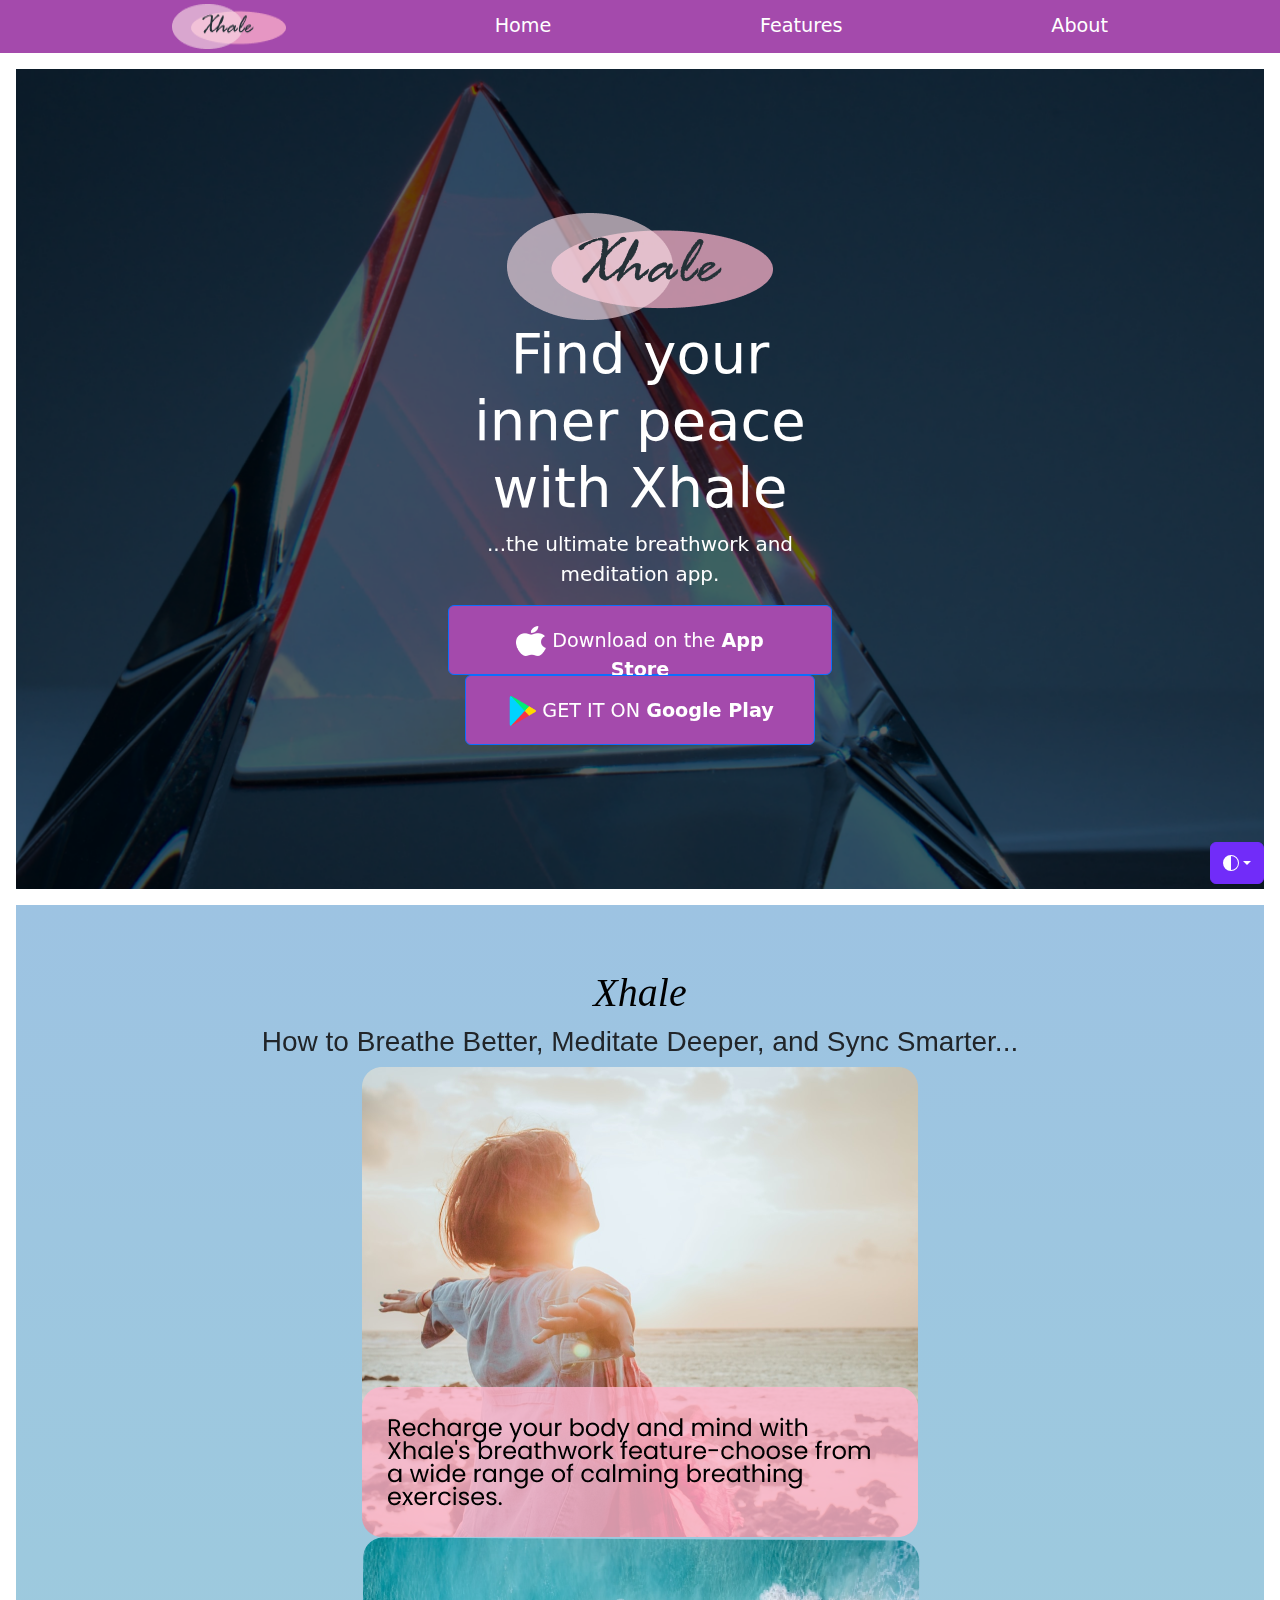
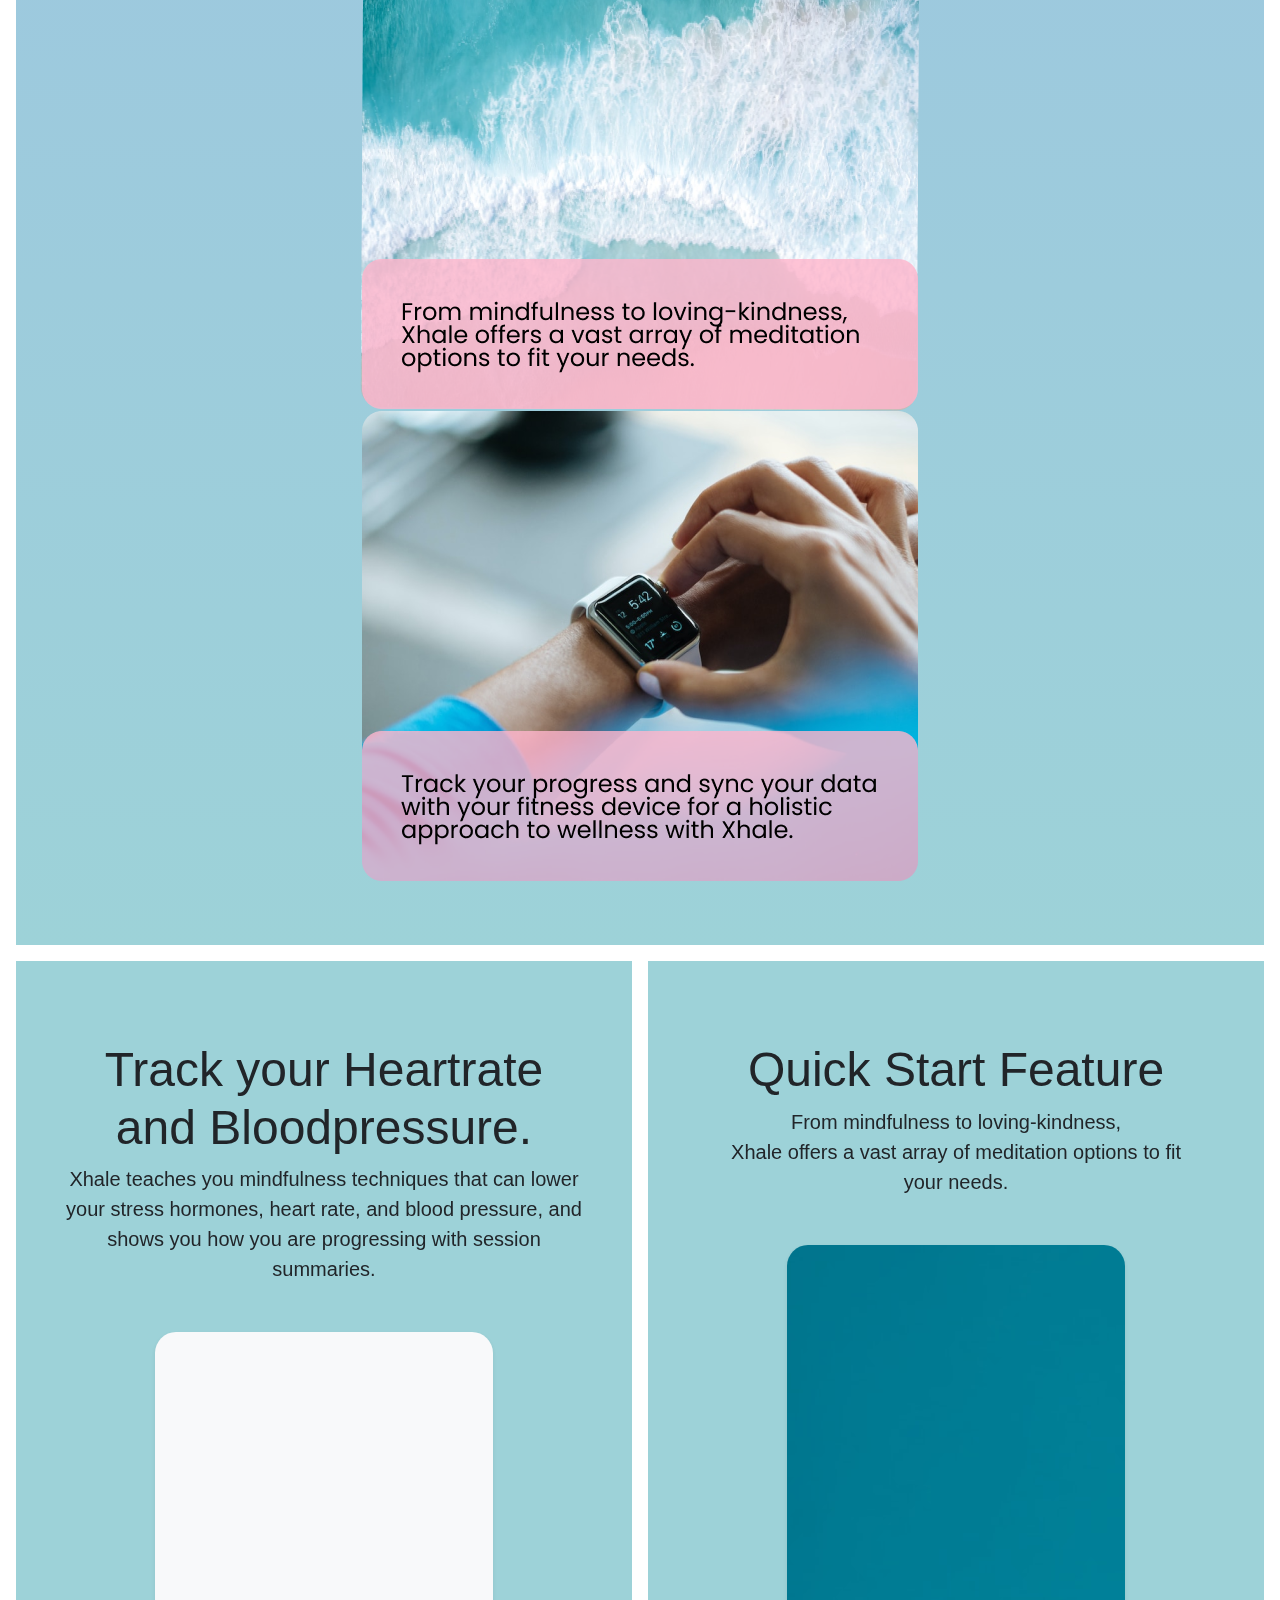
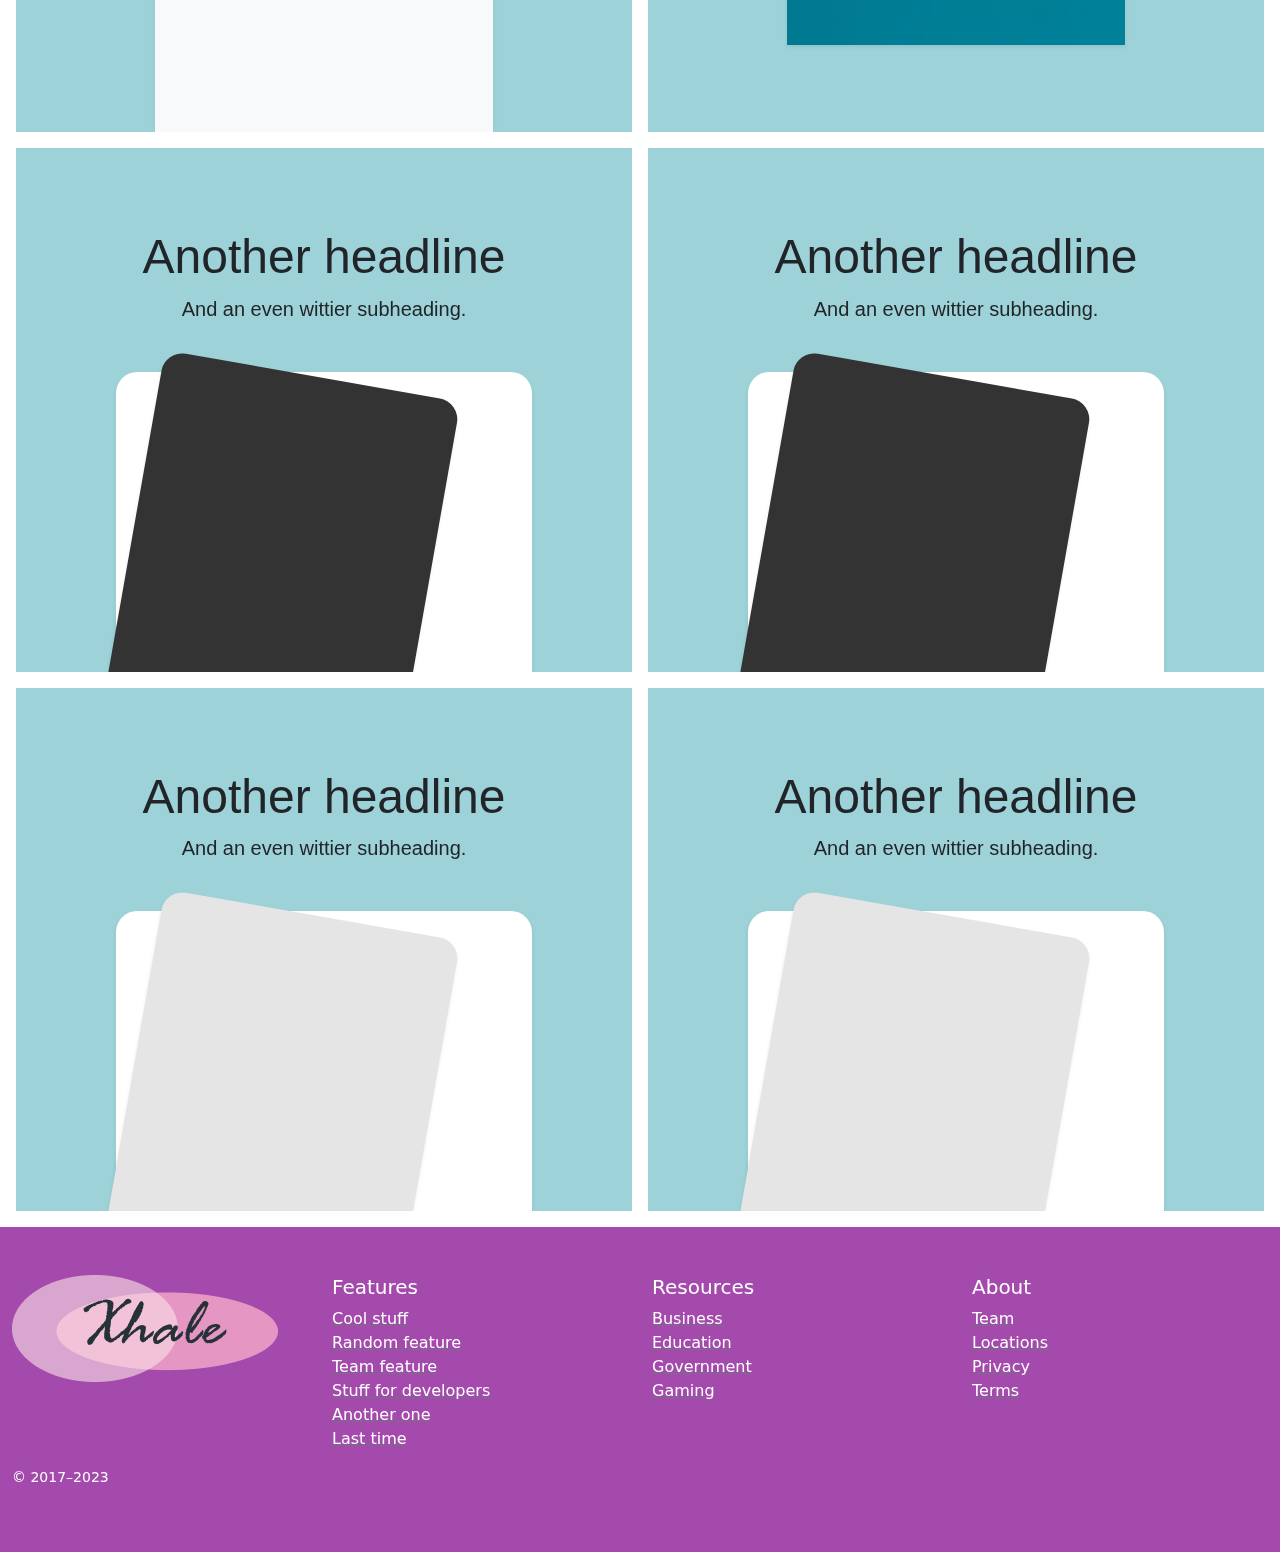
==== product/index.html @ a3a28478 "Final" ====
<!doctype html>
<html lang="en" data-bs-theme="auto">
  <head><script src="../assets/js/color-modes.js"></script>

    <meta charset="utf-8">
    <meta name="viewport" content="width=device-width, initial-scale=1">
    <meta name="description" content="">
    <meta name="author" content="Mark Otto, Jacob Thornton, and Bootstrap contributors">
    <meta name="generator" content="Hugo 0.111.3">
    <title>Xhale</title>

    <link rel="canonical" href="https://getbootstrap.com/docs/5.3/examples/product/">

    

    

<link href="../assets/dist/css/bootstrap.min.css" rel="stylesheet">

    <style>
      .bd-placeholder-img {
        font-size: 1.125rem;
        text-anchor: middle;
        -webkit-user-select: none;
        -moz-user-select: none;
        user-select: none;
      }

      @media (min-width: 768px) {
        .bd-placeholder-img-lg {
          font-size: 3.5rem;
        }
      }

      .b-example-divider {
        width: 100%;
        height: 3rem;
        background-color: rgba(0, 0, 0, .1);
        border: solid rgba(0, 0, 0, .15);
        border-width: 1px 0;
        box-shadow: inset 0 .5em 1.5em rgba(0, 0, 0, .1), inset 0 .125em .5em rgba(0, 0, 0, .15);
      }

      .b-example-vr {
        flex-shrink: 0;
        width: 1.5rem;
        height: 100vh;
      }

      .bi {
        vertical-align: -.125em;
        fill: currentColor;
      }

      .nav-scroller {
        position: relative;
        z-index: 2;
        height: 2.75rem;
        overflow-y: hidden;
      }

      .nav-scroller .nav {
        display: flex;
        flex-wrap: nowrap;
        padding-bottom: 1rem;
        margin-top: -1px;
        overflow-x: auto;
        text-align: center;
        white-space: nowrap;
        -webkit-overflow-scrolling: touch;
      }

      .btn-bd-primary {
        --bd-violet-bg: #712cf9;
        --bd-violet-rgb: 112.520718, 44.062154, 249.437846;

        --bs-btn-font-weight: 600;
        --bs-btn-color: var(--bs-white);
        --bs-btn-bg: var(--bd-violet-bg);
        --bs-btn-border-color: var(--bd-violet-bg);
        --bs-btn-hover-color: var(--bs-white);
        --bs-btn-hover-bg: #6528e0;
        --bs-btn-hover-border-color: #6528e0;
        --bs-btn-focus-shadow-rgb: var(--bd-violet-rgb);
        --bs-btn-active-color: var(--bs-btn-hover-color);
        --bs-btn-active-bg: #5a23c8;
        --bs-btn-active-border-color: #5a23c8;
      }
      .bd-mode-toggle {
        z-index: 1500;
      }
    </style>

    
    <!-- Custom styles for this template -->
    <link href="product.css" rel="stylesheet">
  </head>
  <body>
    <svg xmlns="http://www.w3.org/2000/svg" style="display: none;">
      <symbol id="check2" viewBox="0 0 16 16">
        <path d="M13.854 3.646a.5.5 0 0 1 0 .708l-7 7a.5.5 0 0 1-.708 0l-3.5-3.5a.5.5 0 1 1 .708-.708L6.5 10.293l6.646-6.647a.5.5 0 0 1 .708 0z"/>
      </symbol>
      <symbol id="circle-half" viewBox="0 0 16 16">
        <path d="M8 15A7 7 0 1 0 8 1v14zm0 1A8 8 0 1 1 8 0a8 8 0 0 1 0 16z"/>
      </symbol>
      <symbol id="moon-stars-fill" viewBox="0 0 16 16">
        <path d="M6 .278a.768.768 0 0 1 .08.858 7.208 7.208 0 0 0-.878 3.46c0 4.021 3.278 7.277 7.318 7.277.527 0 1.04-.055 1.533-.16a.787.787 0 0 1 .81.316.733.733 0 0 1-.031.893A8.349 8.349 0 0 1 8.344 16C3.734 16 0 12.286 0 7.71 0 4.266 2.114 1.312 5.124.06A.752.752 0 0 1 6 .278z"/>
        <path d="M10.794 3.148a.217.217 0 0 1 .412 0l.387 1.162c.173.518.579.924 1.097 1.097l1.162.387a.217.217 0 0 1 0 .412l-1.162.387a1.734 1.734 0 0 0-1.097 1.097l-.387 1.162a.217.217 0 0 1-.412 0l-.387-1.162A1.734 1.734 0 0 0 9.31 6.593l-1.162-.387a.217.217 0 0 1 0-.412l1.162-.387a1.734 1.734 0 0 0 1.097-1.097l.387-1.162zM13.863.099a.145.145 0 0 1 .274 0l.258.774c.115.346.386.617.732.732l.774.258a.145.145 0 0 1 0 .274l-.774.258a1.156 1.156 0 0 0-.732.732l-.258.774a.145.145 0 0 1-.274 0l-.258-.774a1.156 1.156 0 0 0-.732-.732l-.774-.258a.145.145 0 0 1 0-.274l.774-.258c.346-.115.617-.386.732-.732L13.863.1z"/>
      </symbol>
      <symbol id="sun-fill" viewBox="0 0 16 16">
        <path d="M8 12a4 4 0 1 0 0-8 4 4 0 0 0 0 8zM8 0a.5.5 0 0 1 .5.5v2a.5.5 0 0 1-1 0v-2A.5.5 0 0 1 8 0zm0 13a.5.5 0 0 1 .5.5v2a.5.5 0 0 1-1 0v-2A.5.5 0 0 1 8 13zm8-5a.5.5 0 0 1-.5.5h-2a.5.5 0 0 1 0-1h2a.5.5 0 0 1 .5.5zM3 8a.5.5 0 0 1-.5.5h-2a.5.5 0 0 1 0-1h2A.5.5 0 0 1 3 8zm10.657-5.657a.5.5 0 0 1 0 .707l-1.414 1.415a.5.5 0 1 1-.707-.708l1.414-1.414a.5.5 0 0 1 .707 0zm-9.193 9.193a.5.5 0 0 1 0 .707L3.05 13.657a.5.5 0 0 1-.707-.707l1.414-1.414a.5.5 0 0 1 .707 0zm9.193 2.121a.5.5 0 0 1-.707 0l-1.414-1.414a.5.5 0 0 1 .707-.707l1.414 1.414a.5.5 0 0 1 0 .707zM4.464 4.465a.5.5 0 0 1-.707 0L2.343 3.05a.5.5 0 1 1 .707-.707l1.414 1.414a.5.5 0 0 1 0 .708z"/>
      </symbol>
    </svg>

    <div class="dropdown position-fixed bottom-0 end-0 mb-3 me-3 bd-mode-toggle">
      <button class="btn btn-bd-primary py-2 dropdown-toggle d-flex align-items-center"
              id="bd-theme"
              type="button"
              aria-expanded="false"
              data-bs-toggle="dropdown"
              aria-label="Toggle theme (auto)">
        <svg class="bi my-1 theme-icon-active" width="1em" height="1em"><use href="#circle-half"></use></svg>
        <span class="visually-hidden" id="bd-theme-text">Toggle theme</span>
      </button>
      <ul class="dropdown-menu dropdown-menu-end shadow" aria-labelledby="bd-theme-text">
        <li>
          <button type="button" class="dropdown-item d-flex align-items-center" data-bs-theme-value="light" aria-pressed="false">
            <svg class="bi me-2 opacity-50 theme-icon" width="1em" height="1em"><use href="#sun-fill"></use></svg>
            Light
            <svg class="bi ms-auto d-none" width="1em" height="1em"><use href="#check2"></use></svg>
          </button>
        </li>
        <li>
          <button type="button" class="dropdown-item d-flex align-items-center" data-bs-theme-value="dark" aria-pressed="false">
            <svg class="bi me-2 opacity-50 theme-icon" width="1em" height="1em"><use href="#moon-stars-fill"></use></svg>
            Dark
            <svg class="bi ms-auto d-none" width="1em" height="1em"><use href="#check2"></use></svg>
          </button>
        </li>
        <li>
          <button type="button" class="dropdown-item d-flex align-items-center active" data-bs-theme-value="auto" aria-pressed="true">
            <svg class="bi me-2 opacity-50 theme-icon" width="1em" height="1em"><use href="#circle-half"></use></svg>
            Auto
            <svg class="bi ms-auto d-none" width="1em" height="1em"><use href="#check2"></use></svg>
          </button>
        </li>
      </ul>
    </div>

    
<header class="site-header sticky-top py-1">
  <nav class="container d-flex flex-column flex-md-row justify-content-between">
    
    <img src="../cover/images/logo sm1 (2).png">
    <a class="py-2 d-none d-md-inline-block" href="#">Home</a>
    <a class="py-2 d-none d-md-inline-block" href="#">Features</a>
    <a class="py-2 d-none d-md-inline-block" href="#">About</a>
  </nav>
</header>

<main>
  <div class="position-relative overflow-hidden p-3 p-md-5 m-md-3 text-center bg-body-tertiary">
    <div class="col-md-5 p-lg-5 mx-auto my-5">
      <img src="../cover/images/Logo1.png">
      <h1 class="display-4 fw-normal">Find your inner peace with Xhale</h1>
      <p class="lead fw-normal">...the ultimate breathwork and meditation app.</p>
      <button type="button" class="btn btn-primary">
        <img src="../cover/images/apple.png" alt="Logo" width="30" height="30" class="mr-2">
        Download on the 
      <b> App Store</b>
      </button>
      <button type="button" class="btn btn-primary">
        <img src="../cover/images/google.png" alt="Logo" width="30" height="30" class="mr-2">
        GET IT ON
        <b>Google Play</b>
      </button>
      
    </div>
    
    <!--header mock up ..
    <div class="product-device shadow-sm d-none d-md-block">
            
    </div>
    <div class="product-device product-device-2 shadow-sm d-none d-md-block"></div> -->
    
  </div>
  <section class="horizontal-section">
    <h1>Xhale
    </h1>
    <h3>How to Breathe Better, Meditate Deeper, and Sync Smarter...
    </h3>
    <img src="../cover/images/Breathwork.png">
    <img src="../cover/images/Med.png">
    <img src="../cover/images/DeviceSync.png">
  </section>
  <div class="d-md-flex flex-md-equal w-100 my-md-3 ps-md-3">
        <div class="text me-md-3 pt-3 px-3 pt-md-5 px-md-5 text-center overflow-hidden">
          
      <div class="my-3 py-3">
        <h2 class="display-5">Track your Heartrate and Bloodpressure.</h2>
        <p class="lead">Xhale teaches you mindfulness techniques that can lower your stress hormones, heart rate, and blood pressure, and shows you how you are progressing with session summaries.</p>
      </div>
      <div class="bg-body-tertiary shadow-sm mx-auto" style="width: 65%; height: 400px; border-radius: 21px 21px 0 0;">
        
      </div>
    </div>
    <div class="bg-body-tertiary me-md-3 pt-3 px-3 pt-md-5 px-md-5 text-center overflow-hidden">
      <div class="my-3 p-3">
        <h2 class="display-5">Quick Start Feature</h2>
        <p class="lead">From mindfulness to loving-kindness,<br>Xhale offers a vast array of meditation options to fit your needs.</p>
      </div>

      
      <div class="bg-dark shadow-sm mx-auto" style="width: 65%; height: 400px; border-radius: 21px 21px 0 0;"></div>
    </div>
  </div>

  
  




  <div class="d-md-flex flex-md-equal w-100 my-md-3 ps-md-3">
    <div class="bg-body-tertiary me-md-3 pt-3 px-3 pt-md-5 px-md-5 text-center overflow-hidden">
      <div class="my-3 p-3">
        <h2 class="display-5">Another headline</h2>
        <p class="lead">And an even wittier subheading.</p>
        
        
      </div>
      <div class="bg-body shadow-sm mx-auto" style="width: 80%; height: 300px; border-radius: 21px 21px 0 0;">
        <div class="product-device shadow-sm d-none d-md-block">
            
      </div>
    </div>
    </div>
    <div class="bg-body-tertiary me-md-3 pt-3 px-3 pt-md-5 px-md-5 text-center overflow-hidden">
      <div class="my-3 py-3">
        <h2 class="display-5">Another headline</h2>
        <p class="lead">And an even wittier subheading.</p>
      </div>
      <div class="bg-body shadow-sm mx-auto" style="width: 80%; height: 300px; border-radius: 21px 21px 0 0;"><div class="product-device shadow-sm d-none d-md-block">
            
      </div></div>
    </div>
  </div>

  <div class="d-md-flex flex-md-equal w-100 my-md-3 ps-md-3">
    <div class="bg-body-tertiary me-md-3 pt-3 px-3 pt-md-5 px-md-5 text-center overflow-hidden">
      <div class="my-3 p-3">
        <h2 class="display-5">Another headline</h2>
        <p class="lead">And an even wittier subheading.</p>
      </div>
      <div class="bg-body shadow-sm mx-auto" style="width: 80%; height: 300px; border-radius: 21px 21px 0 0;">
        <div class="product-device product-device-2 shadow-sm d-none d-md-block"></div>
      </div>
    </div>
    <div class="bg-body-tertiary me-md-3 pt-3 px-3 pt-md-5 px-md-5 text-center overflow-hidden">
      <div class="my-3 py-3">
        <h2 class="display-5">Another headline</h2>
        <p class="lead">And an even wittier subheading.</p>
      </div>
      
      
      <div class="bg-body shadow-sm mx-auto" style="width: 80%; height: 300px; border-radius: 21px 21px 0 0;">
      
        <div class="product-device product-device-2 shadow-sm d-none d-md-block"></div>
      </div>
    </div>
  </div>
</main>

<footer class="container-fluid py-5">
  <div class="row">
    <div class="col-12 col-md">
      <img src="/cover/images/Logo1.png">
      
    </div>
    <div class="col-6 col-md">
      <h5>Features</h5>
      <ul class="list-unstyled text-small">
        <li><a class="link-secondary" href="#">Cool stuff</a></li>
        <li><a class="link-secondary" href="#">Random feature</a></li>
        <li><a class="link-secondary" href="#">Team feature</a></li>
        <li><a class="link-secondary" href="#">Stuff for developers</a></li>
        <li><a class="link-secondary" href="#">Another one</a></li>
        <li><a class="link-secondary" href="#">Last time</a></li>
      </ul>
    </div>
   
    <div class="col-6 col-md">
      <h5>Resources</h5>
      <ul class="list-unstyled text-small">
        <li><a class="link-secondary" href="#">Business</a></li>
        <li><a class="link-secondary" href="#">Education</a></li>
        <li><a class="link-secondary" href="#">Government</a></li>
        <li><a class="link-secondary" href="#">Gaming</a></li>
      </ul>
    </div>
    <div class="col-6 col-md">
      <h5>About</h5>
      <ul class="list-unstyled text-small">
        <li><a class="link-secondary" href="#">Team</a></li>
        <li><a class="link-secondary" href="#">Locations</a></li>
        <li><a class="link-secondary" href="#">Privacy</a></li>
        <li><a class="link-secondary" href="#">Terms</a></li>
      </ul>
    </div>
  </div>
  <small class="d-block mb-3 text-body-secondary-white"  >&copy; 2017–2023</small>
</footer>


    <script src="../assets/dist/js/bootstrap.bundle.min.js"></script>

      
  </body>
</html>
---- product/product.css ----
.container {
  max-width: 960px;
  
}


/*
 * Custom translucent site header
 */

.site-header {
  background-color:#A44AAC;
  -webkit-backdrop-filter: saturate(180%) blur(20px);
  backdrop-filter: saturate(180%) blur(20px);
  font-size: larger;
}
.site-header a {
  color: #ffffff;
  transition: color .15s ease-in-out;
  text-decoration: none;
}
.site-header a:hover {
  color: #FADCE4;
  
  border-bottom: 2px solid #FADCE4;

  
}
h1{
  color:white;
}
/*CTA*/
button.btn.btn-primary{

  background-color: #A44AAC;
  color: white;
  padding: 20px 40px; /* Increase padding */
  height: 70px; /* Set a fixed height */
 font-size: larger;
 
}
button.btn.btn-primary:hover{
  box-shadow: 0 0 10px 0 #FADCE4 inset, 0 0 20px 2px #FADCE4;
  border: 3px solid #FADCE4;
  
  

}
/*
 * Dummy devices (replace them with your own or something else entirely!)
 */
 div.position-relative.overflow-hidden.p-3.p-md-5.m-md-3.text-center.bg-body-tertiary{

background-image:url("../cover/images/bgImg.png");
background-repeat: no-repeat;
background-position: center; /* center the image */
  background-size: cover; /* resize the image to cover the element */
color:white;
}

/*header Device images
.product-device {
  position: absolute;
  right: 10%;
  bottom: -30%;
  width: 300px;
  height: 540px;
  background-color: #333;
  border-radius: 21px;
  transform: rotate(30deg);
}

.product-device::before {
  position: absolute;
  top: 10%;
  right: 10px;
  bottom: 10%;
  left: 10px;
      content: "";
  background-color: rgba(255, 255, 255, .1);
  border-radius: 5px;
}*/
.product-device {
  
  width: 300px;
  height: 540px;
  background-color: #333;
  border-radius: 21px;
  transform: rotate(10deg);
}

.product-device::before {
 
      content: "";
  background-color: rgba(255, 255, 255, .1);
  border-radius: 5px;
  transform: rotate(10deg);
}*

.product-device-2 {
  top: -25%;
  right: auto;
  bottom: 0;
  left: 5%;
  background-color: #e5e5e5;
}
/*Features*/
.text.me-md-3.pt-3.px-3.pt-md-5.px-md-5.text-center.overflow-hidden {
  background: #9DD2D8;
  
  
}
div.my-3.py-3{
  font-family: 'Gill Sans', 'Gill Sans MT', Calibri, 'Trebuchet MS', sans-serif;
}

.bg-body-tertiary.me-md-3.pt-3.px-3.pt-md-5.px-md-5.text-center.overflow-hidden {
  background-color: #9DD2D8 !important;
}
div.my-3.p-3{
  font-family: 'Gill Sans', 'Gill Sans MT', Calibri, 'Trebuchet MS', sans-serif;
}
div.bg-body-tertiary.shadow-sm.mx-auto{

  background-image:url("/cover/images/josh-withers-TCBvy1-xHU8-unsplash.jpg")
  
}

div.bg-dark.shadow-sm.mx-auto{

  background-image:url("/cover/images/michael-dziedzic--LFxVNhopfs-unsplash.jpg")

}

.horizontal-section{
text-align: center;
background-color:  #9DC3E2;
background-image: linear-gradient(#9DC3E2, #9DD2D8);
padding: 5%;
margin:16px;

}
.horizontal-section h1{

  font-style: oblique;
  font-family:Cambria, Cochin, Georgia, Times, 'Times New Roman', serif;
  color:black;
}
.horizontal-section h3{
font-family:'Gill Sans', 'Gill Sans MT', Calibri, 'Trebuchet MS', sans-serif;
}

.horizontal-section img:hover{

  box-shadow: 7px 7px 2px rgb(154, 177, 185);
  opacity: 0.4;
}

/*Footer*/
footer.container-fluid.py-5{
margin: 0;
color:white;
width:100vw;
background-color: #A44AAC;
}
a.link-secondary{color:#ffffff;}

/*
 * Extra utilities
 */

.flex-equal > * {
  flex: 1;
}
@media (min-width: 768px) {
  .flex-md-equal > * {
    flex: 1;
  }
}
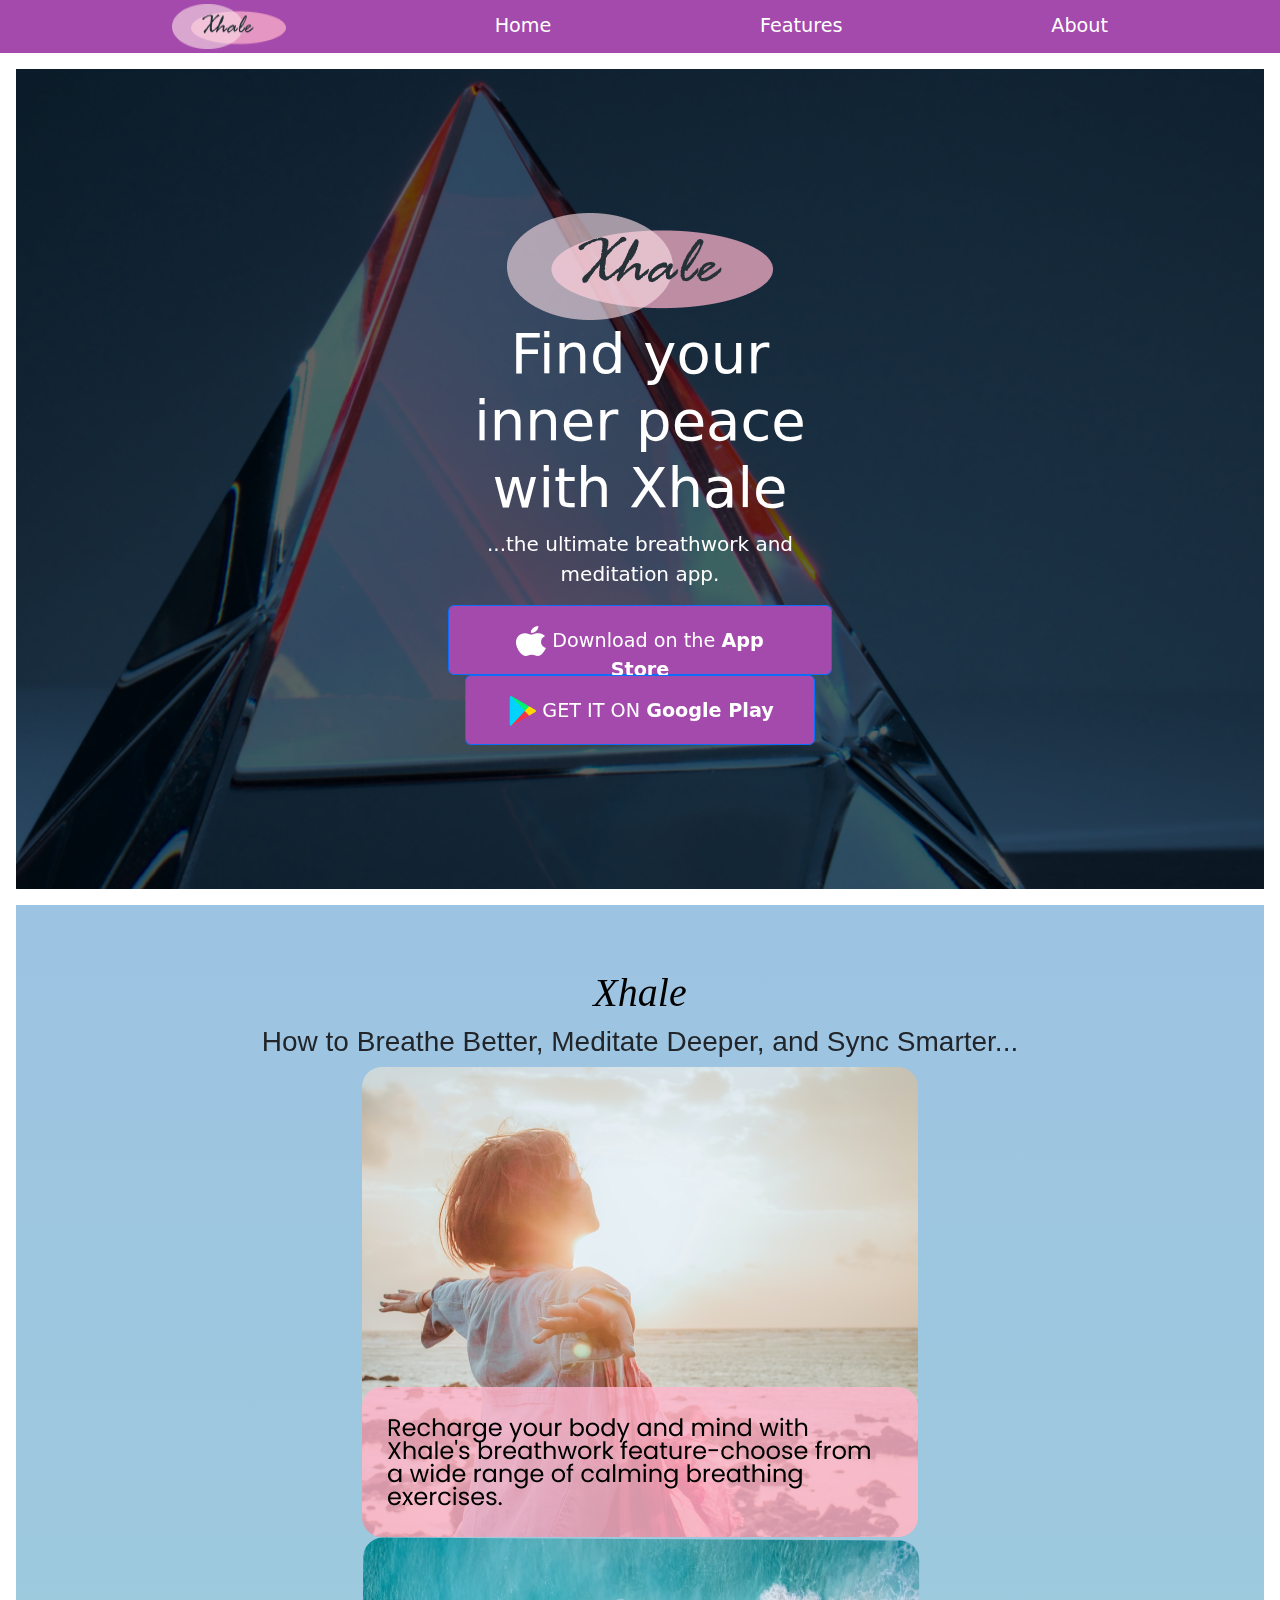
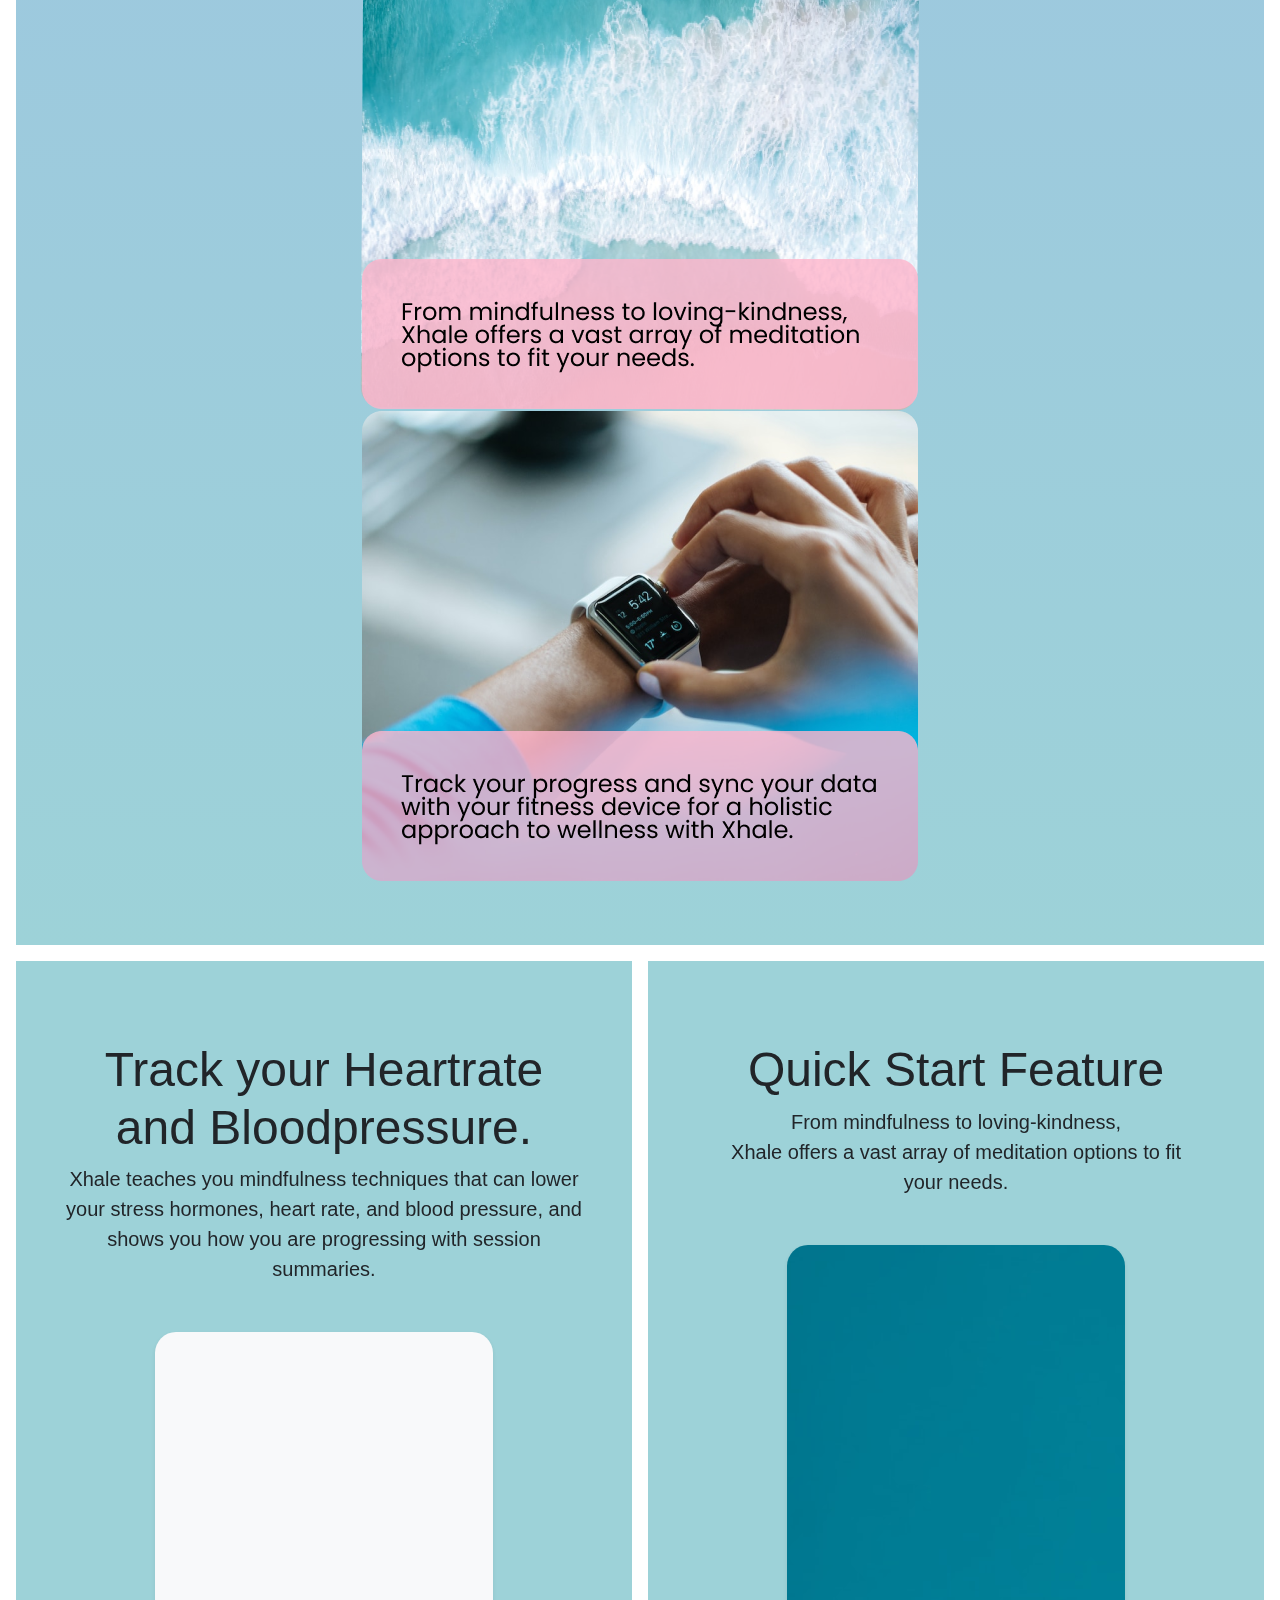
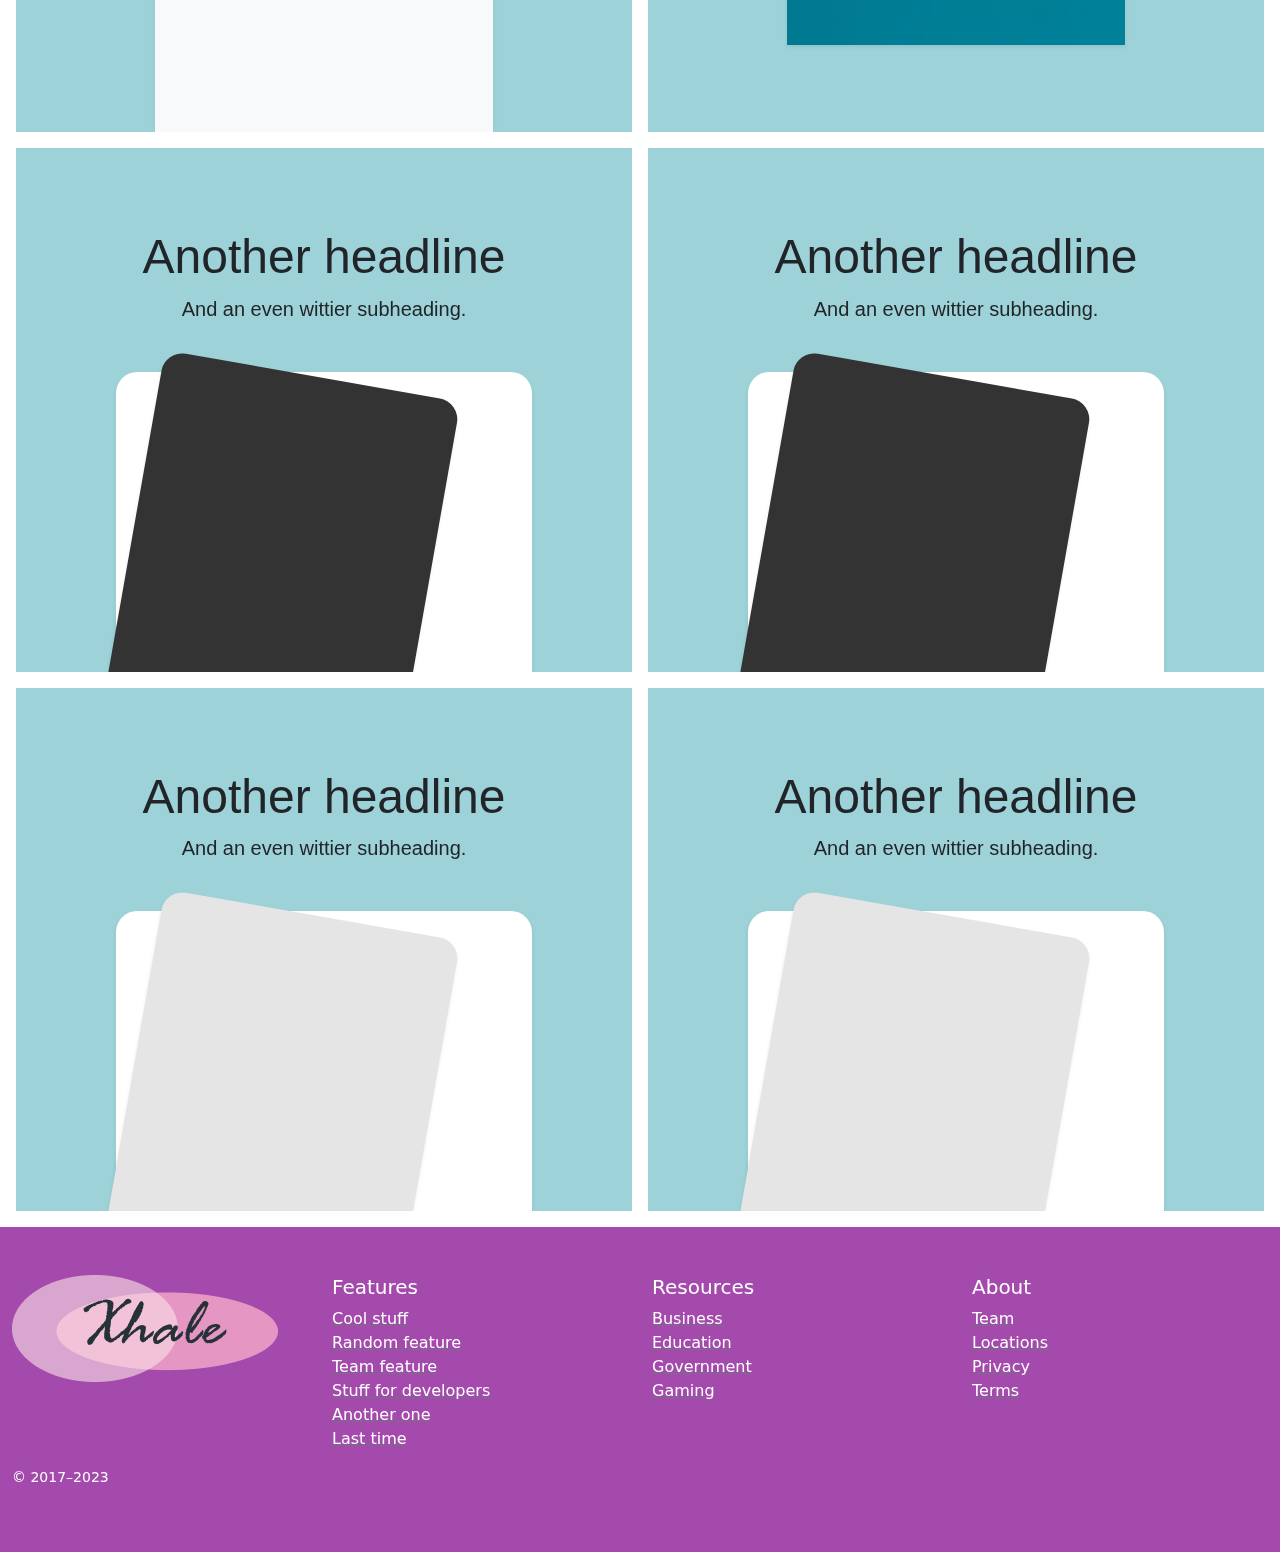
==== commit ab0acbfb: "Analytics Installed" ====
--- a/product/index.html
+++ b/product/index.html
@@ -15,7 +15,7 @@
 
     
 
-<link href="../assets/dist/css/bootstrap.min.css" rel="stylesheet">
+    <link href="../assets/dist/css/bootstrap.min.css" rel="stylesheet">
 
     <style>
       .bd-placeholder-img {
@@ -70,25 +70,8 @@
         -webkit-overflow-scrolling: touch;
       }
 
-      .btn-bd-primary {
-        --bd-violet-bg: #712cf9;
-        --bd-violet-rgb: 112.520718, 44.062154, 249.437846;
-
-        --bs-btn-font-weight: 600;
-        --bs-btn-color: var(--bs-white);
-        --bs-btn-bg: var(--bd-violet-bg);
-        --bs-btn-border-color: var(--bd-violet-bg);
-        --bs-btn-hover-color: var(--bs-white);
-        --bs-btn-hover-bg: #6528e0;
-        --bs-btn-hover-border-color: #6528e0;
-        --bs-btn-focus-shadow-rgb: var(--bd-violet-rgb);
-        --bs-btn-active-color: var(--bs-btn-hover-color);
-        --bs-btn-active-bg: #5a23c8;
-        --bs-btn-active-border-color: #5a23c8;
-      }
-      .bd-mode-toggle {
-        z-index: 1500;
-      }
+    
+     
     </style>
 
     
@@ -96,56 +79,9 @@
     <link href="product.css" rel="stylesheet">
   </head>
   <body>
-    <svg xmlns="http://www.w3.org/2000/svg" style="display: none;">
-      <symbol id="check2" viewBox="0 0 16 16">
-        <path d="M13.854 3.646a.5.5 0 0 1 0 .708l-7 7a.5.5 0 0 1-.708 0l-3.5-3.5a.5.5 0 1 1 .708-.708L6.5 10.293l6.646-6.647a.5.5 0 0 1 .708 0z"/>
-      </symbol>
-      <symbol id="circle-half" viewBox="0 0 16 16">
-        <path d="M8 15A7 7 0 1 0 8 1v14zm0 1A8 8 0 1 1 8 0a8 8 0 0 1 0 16z"/>
-      </symbol>
-      <symbol id="moon-stars-fill" viewBox="0 0 16 16">
-        <path d="M6 .278a.768.768 0 0 1 .08.858 7.208 7.208 0 0 0-.878 3.46c0 4.021 3.278 7.277 7.318 7.277.527 0 1.04-.055 1.533-.16a.787.787 0 0 1 .81.316.733.733 0 0 1-.031.893A8.349 8.349 0 0 1 8.344 16C3.734 16 0 12.286 0 7.71 0 4.266 2.114 1.312 5.124.06A.752.752 0 0 1 6 .278z"/>
-        <path d="M10.794 3.148a.217.217 0 0 1 .412 0l.387 1.162c.173.518.579.924 1.097 1.097l1.162.387a.217.217 0 0 1 0 .412l-1.162.387a1.734 1.734 0 0 0-1.097 1.097l-.387 1.162a.217.217 0 0 1-.412 0l-.387-1.162A1.734 1.734 0 0 0 9.31 6.593l-1.162-.387a.217.217 0 0 1 0-.412l1.162-.387a1.734 1.734 0 0 0 1.097-1.097l.387-1.162zM13.863.099a.145.145 0 0 1 .274 0l.258.774c.115.346.386.617.732.732l.774.258a.145.145 0 0 1 0 .274l-.774.258a1.156 1.156 0 0 0-.732.732l-.258.774a.145.145 0 0 1-.274 0l-.258-.774a1.156 1.156 0 0 0-.732-.732l-.774-.258a.145.145 0 0 1 0-.274l.774-.258c.346-.115.617-.386.732-.732L13.863.1z"/>
-      </symbol>
-      <symbol id="sun-fill" viewBox="0 0 16 16">
-        <path d="M8 12a4 4 0 1 0 0-8 4 4 0 0 0 0 8zM8 0a.5.5 0 0 1 .5.5v2a.5.5 0 0 1-1 0v-2A.5.5 0 0 1 8 0zm0 13a.5.5 0 0 1 .5.5v2a.5.5 0 0 1-1 0v-2A.5.5 0 0 1 8 13zm8-5a.5.5 0 0 1-.5.5h-2a.5.5 0 0 1 0-1h2a.5.5 0 0 1 .5.5zM3 8a.5.5 0 0 1-.5.5h-2a.5.5 0 0 1 0-1h2A.5.5 0 0 1 3 8zm10.657-5.657a.5.5 0 0 1 0 .707l-1.414 1.415a.5.5 0 1 1-.707-.708l1.414-1.414a.5.5 0 0 1 .707 0zm-9.193 9.193a.5.5 0 0 1 0 .707L3.05 13.657a.5.5 0 0 1-.707-.707l1.414-1.414a.5.5 0 0 1 .707 0zm9.193 2.121a.5.5 0 0 1-.707 0l-1.414-1.414a.5.5 0 0 1 .707-.707l1.414 1.414a.5.5 0 0 1 0 .707zM4.464 4.465a.5.5 0 0 1-.707 0L2.343 3.05a.5.5 0 1 1 .707-.707l1.414 1.414a.5.5 0 0 1 0 .708z"/>
-      </symbol>
-    </svg>
-
-    <div class="dropdown position-fixed bottom-0 end-0 mb-3 me-3 bd-mode-toggle">
-      <button class="btn btn-bd-primary py-2 dropdown-toggle d-flex align-items-center"
-              id="bd-theme"
-              type="button"
-              aria-expanded="false"
-              data-bs-toggle="dropdown"
-              aria-label="Toggle theme (auto)">
-        <svg class="bi my-1 theme-icon-active" width="1em" height="1em"><use href="#circle-half"></use></svg>
-        <span class="visually-hidden" id="bd-theme-text">Toggle theme</span>
-      </button>
-      <ul class="dropdown-menu dropdown-menu-end shadow" aria-labelledby="bd-theme-text">
-        <li>
-          <button type="button" class="dropdown-item d-flex align-items-center" data-bs-theme-value="light" aria-pressed="false">
-            <svg class="bi me-2 opacity-50 theme-icon" width="1em" height="1em"><use href="#sun-fill"></use></svg>
-            Light
-            <svg class="bi ms-auto d-none" width="1em" height="1em"><use href="#check2"></use></svg>
-          </button>
-        </li>
-        <li>
-          <button type="button" class="dropdown-item d-flex align-items-center" data-bs-theme-value="dark" aria-pressed="false">
-            <svg class="bi me-2 opacity-50 theme-icon" width="1em" height="1em"><use href="#moon-stars-fill"></use></svg>
-            Dark
-            <svg class="bi ms-auto d-none" width="1em" height="1em"><use href="#check2"></use></svg>
-          </button>
-        </li>
-        <li>
-          <button type="button" class="dropdown-item d-flex align-items-center active" data-bs-theme-value="auto" aria-pressed="true">
-            <svg class="bi me-2 opacity-50 theme-icon" width="1em" height="1em"><use href="#circle-half"></use></svg>
-            Auto
-            <svg class="bi ms-auto d-none" width="1em" height="1em"><use href="#check2"></use></svg>
-          </button>
-        </li>
-      </ul>
-    </div>
+ 
+
+    
 
     
 <header class="site-header sticky-top py-1">
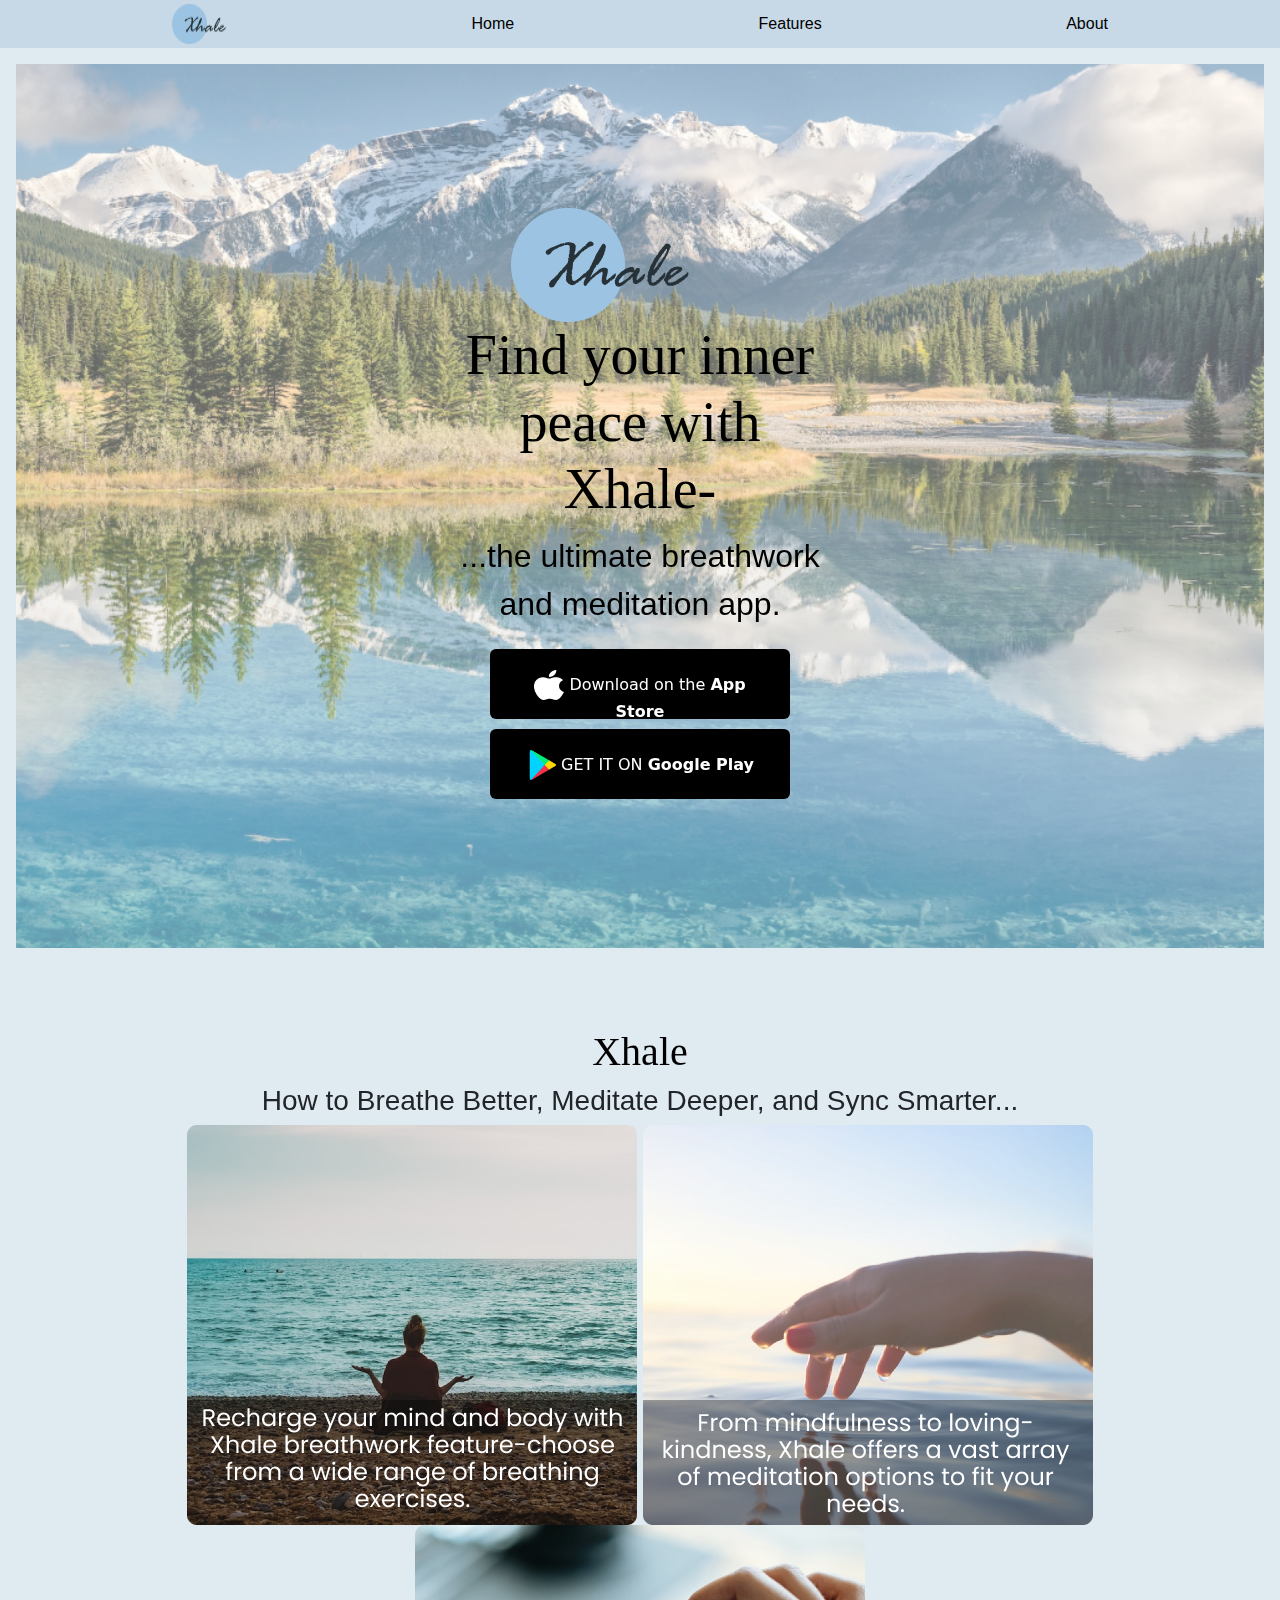
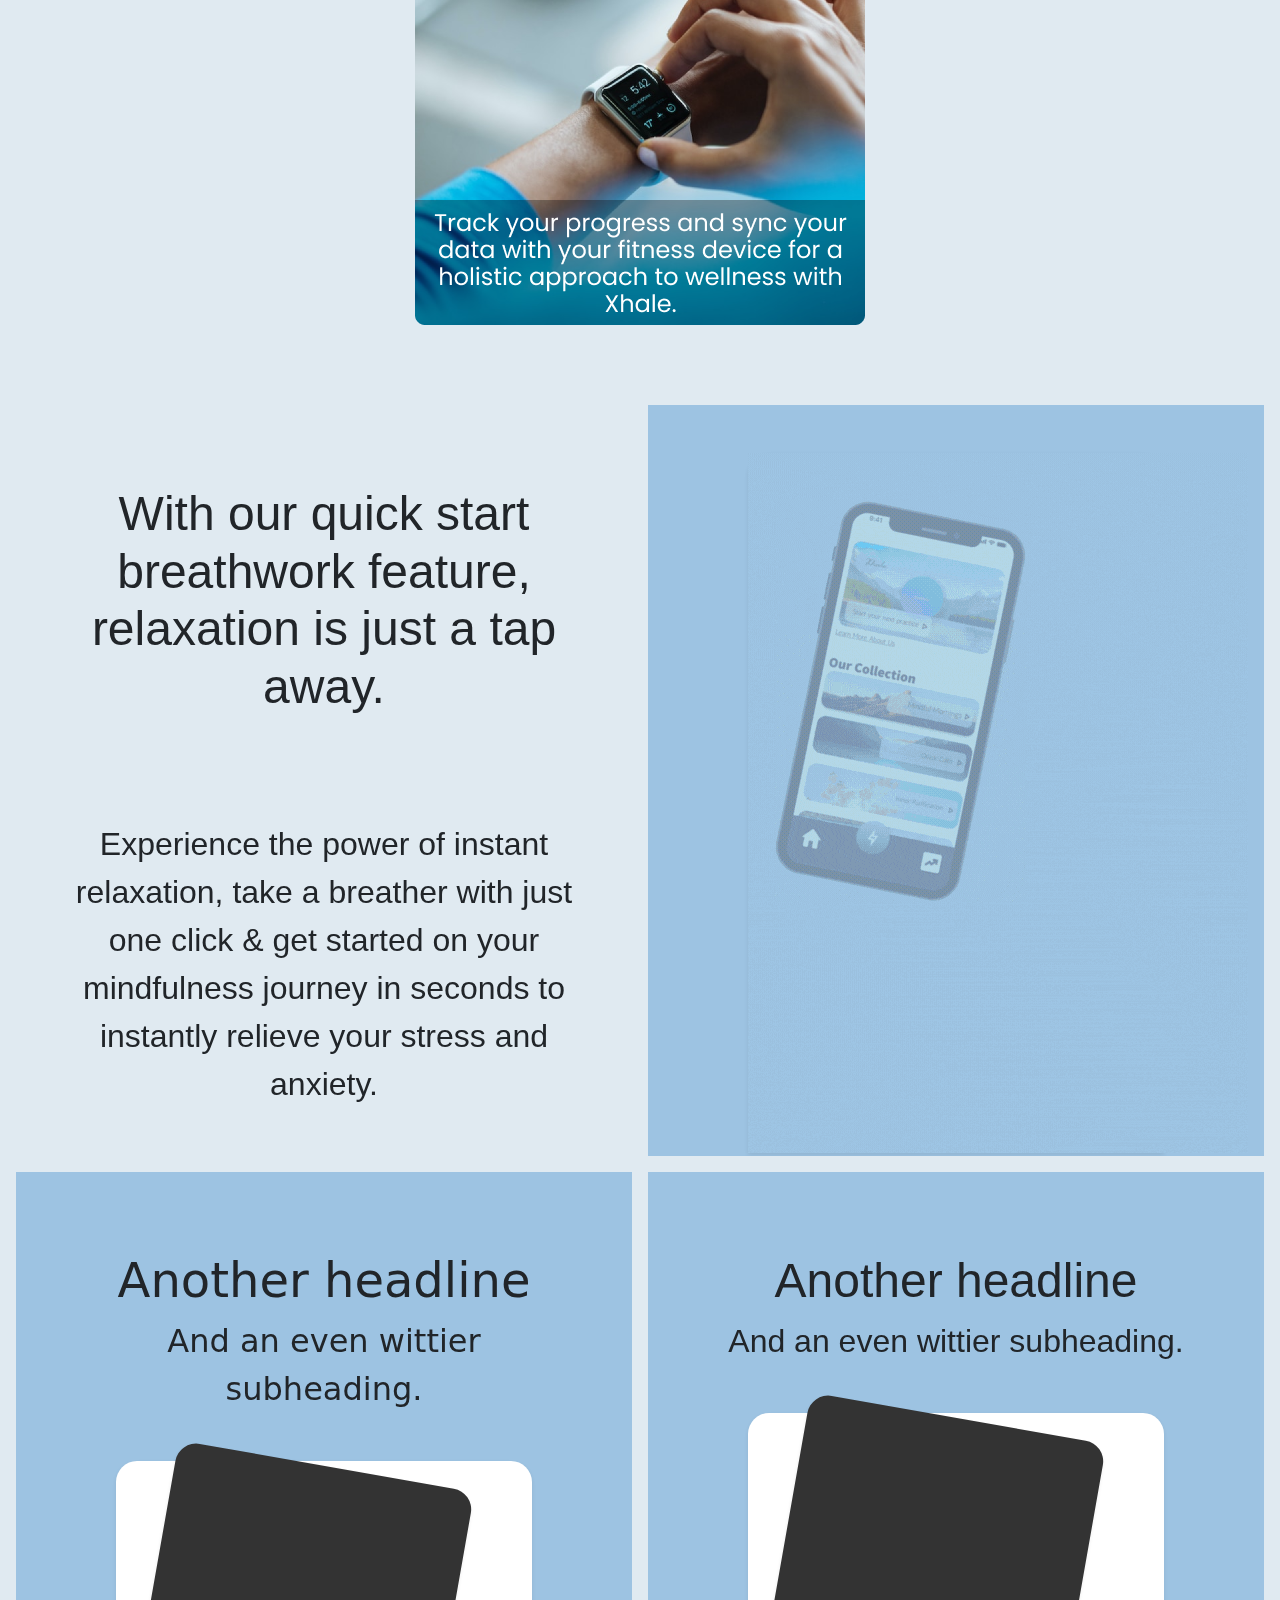
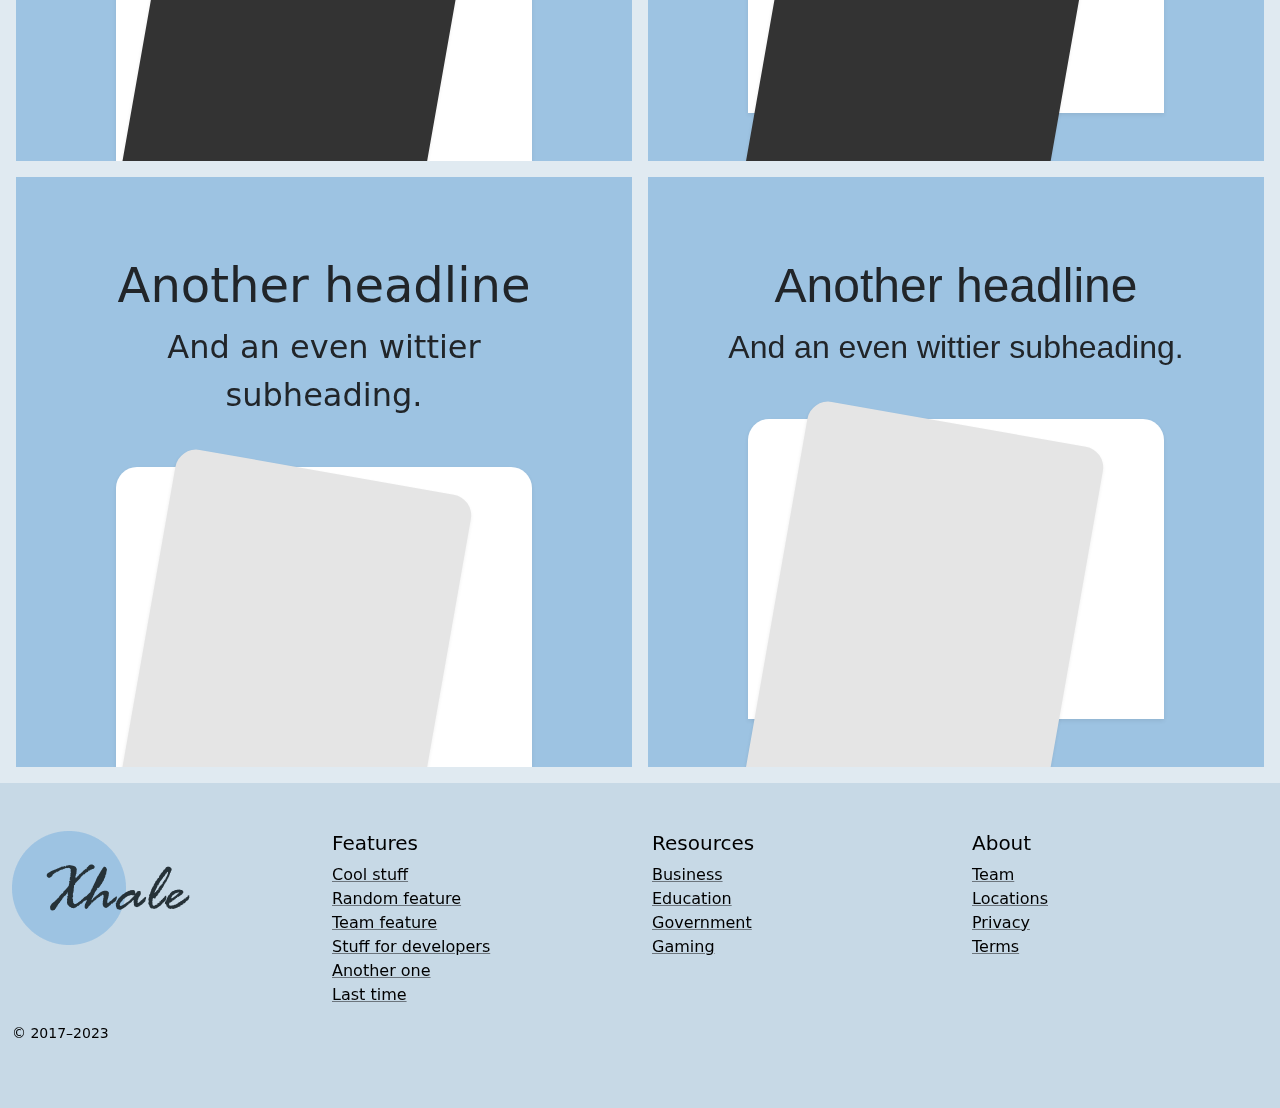
==== commit 23667146: "NewColor" ====
--- a/product/index.html
+++ b/product/index.html
@@ -87,7 +87,7 @@
 <header class="site-header sticky-top py-1">
   <nav class="container d-flex flex-column flex-md-row justify-content-between">
     
-    <img src="../cover/images/logo sm1 (2).png">
+    <img class="Logo" src="images/logo-sm3.png">
     <a class="py-2 d-none d-md-inline-block" href="#">Home</a>
     <a class="py-2 d-none d-md-inline-block" href="#">Features</a>
     <a class="py-2 d-none d-md-inline-block" href="#">About</a>
@@ -97,8 +97,8 @@
 <main>
   <div class="position-relative overflow-hidden p-3 p-md-5 m-md-3 text-center bg-body-tertiary">
     <div class="col-md-5 p-lg-5 mx-auto my-5">
-      <img src="../cover/images/Logo1.png">
-      <h1 class="display-4 fw-normal">Find your inner peace with Xhale</h1>
+      <img src="images/Logo-lg.png">
+      <h1 class="display-4 fw-normal">Find your inner peace with Xhale-</h1>
       <p class="lead fw-normal">...the ultimate breathwork and meditation app.</p>
       <button type="button" class="btn btn-primary">
         <img src="../cover/images/apple.png" alt="Logo" width="30" height="30" class="mr-2">
@@ -125,29 +125,33 @@
     </h1>
     <h3>How to Breathe Better, Meditate Deeper, and Sync Smarter...
     </h3>
-    <img src="../cover/images/Breathwork.png">
-    <img src="../cover/images/Med.png">
-    <img src="../cover/images/DeviceSync.png">
+   
+    <img src="images/Breathwork.png">
+    </div>
+    <img src="images/Meditation.png">
+    <img src="images/Sync.png">
   </section>
   <div class="d-md-flex flex-md-equal w-100 my-md-3 ps-md-3">
-        <div class="text me-md-3 pt-3 px-3 pt-md-5 px-md-5 text-center overflow-hidden">
+        <div class="text me-md-3 pt-3 px-3 pt-md-5 px-md-5 text-center overflow-hidden ">
           
       <div class="my-3 py-3">
-        <h2 class="display-5">Track your Heartrate and Bloodpressure.</h2>
-        <p class="lead">Xhale teaches you mindfulness techniques that can lower your stress hormones, heart rate, and blood pressure, and shows you how you are progressing with session summaries.</p>
-      </div>
-      <div class="bg-body-tertiary shadow-sm mx-auto" style="width: 65%; height: 400px; border-radius: 21px 21px 0 0;">
+        <h2 class="display-5">With our quick start breathwork feature, <br>relaxation is just a tap away.</h2>
+        <p class="lead"><br><br>Experience the power of instant relaxation, take a breather with just one click & get started on your mindfulness journey in seconds to instantly relieve your stress and anxiety.</p>
+      </div>
+      <!--<div class="bg-body-tertiary shadow-sm mx-auto" style="width: 65%; height: 400px; border-radius: 21px 21px 0 0;">
         
-      </div>
-    </div>
-    <div class="bg-body-tertiary me-md-3 pt-3 px-3 pt-md-5 px-md-5 text-center overflow-hidden">
-      <div class="my-3 p-3">
-        <h2 class="display-5">Quick Start Feature</h2>
-        <p class="lead">From mindfulness to loving-kindness,<br>Xhale offers a vast array of meditation options to fit your needs.</p>
-      </div>
-
-      
-      <div class="bg-dark shadow-sm mx-auto" style="width: 65%; height: 400px; border-radius: 21px 21px 0 0;"></div>
+      </div>-->
+    </div>
+    <div class="bg-body-tertiary me-md-3 pt-3 px-3 pt-md-5 px-md-5 text-center overflow-hidden">
+      
+
+      
+      
+    <div class=" shadow-sm mx-auto" style="width: 80%; height: 700px; border-radius: 21px 21px 0 0;">
+    <img src="images/QStartgif.gif">
+   
+   
+    </div>
     </div>
   </div>
 
@@ -210,7 +214,7 @@
 <footer class="container-fluid py-5">
   <div class="row">
     <div class="col-12 col-md">
-      <img src="/cover/images/Logo1.png">
+      <img src="images/Logo-lg.png">
       
     </div>
     <div class="col-6 col-md">
--- a/product/product.css
+++ b/product/product.css
@@ -2,56 +2,89 @@
   max-width: 960px;
   
 }
-
+body{
+  background-color: #E0EAF1;
+}
+.NavLogo {
+  max-width: 100%;
+  height: auto;
+}
 
 /*
  * Custom translucent site header
  */
 
 .site-header {
-  background-color:#A44AAC;
+  background-color:#C7D9E6;
+  font-family:'Gill Sans', 'Gill Sans MT', Calibri, 'Trebuchet MS', sans-serif;
   -webkit-backdrop-filter: saturate(180%) blur(20px);
   backdrop-filter: saturate(180%) blur(20px);
-  font-size: larger;
+ 
 }
 .site-header a {
-  color: #ffffff;
+  color: #000000;
   transition: color .15s ease-in-out;
   text-decoration: none;
 }
 .site-header a:hover {
-  color: #FADCE4;
-  
-  border-bottom: 2px solid #FADCE4;
+  color: #374D5F;
+  font-weight: bold;
+  border-bottom: 2px solid #374D5F;
 
   
 }
 h1{
-  color:white;
+  color:rgb(0, 0, 0);
+  font-family: Georgia, 'Times New Roman', Times, serif;
+
+}
+p.lead.fw-normal{
+  color:black;
+ font-size: 2rem;
+ font-family:'Gill Sans', 'Gill Sans MT', Calibri, 'Trebuchet MS', sans-serif;
+
 }
 /*CTA*/
 button.btn.btn-primary{
 
-  background-color: #A44AAC;
+  background-color: #000000;
   color: white;
-  padding: 20px 40px; /* Increase padding */
+  padding: 20px 30px; /* Increase padding */
   height: 70px; /* Set a fixed height */
- font-size: larger;
- 
+ font-size:medium;
+ width: 300px;
+ margin: 5px;
 }
 button.btn.btn-primary:hover{
-  box-shadow: 0 0 10px 0 #FADCE4 inset, 0 0 20px 2px #FADCE4;
-  border: 3px solid #FADCE4;
-  
-  
-
+  box-shadow: 0 0 10px 0 #E9E7E4 inset, 0 0 20px 2px #E9E7E4;
+  border: 1px solid #E9E7E4;
+  
+  
+
+}
+
+
+button.btn.btn-primary:active{
+  box-shadow: 0 0 10px 0 #E9E7E4 inset, 0 0 20px 2px #E9E7E4;
+  border: 1px solid #E9E7E4;
+  color: black;
+  
+  
+
+}
+
+.btn-primary{
+
+  --bs-btn-active-bg: var(--bs-border-color-translucent);
+  --bs-btn-active-border-color: #00000000;
+  --bs-btn-border-color: #0d6dfd00;
 }
 /*
  * Dummy devices (replace them with your own or something else entirely!)
  */
  div.position-relative.overflow-hidden.p-3.p-md-5.m-md-3.text-center.bg-body-tertiary{
 
-background-image:url("../cover/images/bgImg.png");
+background-image:url("images/Hero2.png");
 background-repeat: no-repeat;
 background-position: center; /* center the image */
   background-size: cover; /* resize the image to cover the element */
@@ -83,7 +116,7 @@
 .product-device {
   
   width: 300px;
-  height: 540px;
+  height: 700px;
   background-color: #333;
   border-radius: 21px;
   transform: rotate(10deg);
@@ -106,64 +139,67 @@
 }
 /*Features*/
 .text.me-md-3.pt-3.px-3.pt-md-5.px-md-5.text-center.overflow-hidden {
-  background: #9DD2D8;
+  background: #E0EAF1;
+ text-align: center;
   
   
 }
 div.my-3.py-3{
-  font-family: 'Gill Sans', 'Gill Sans MT', Calibri, 'Trebuchet MS', sans-serif;
-}
+  font-family: 'Gill Sans', 'Gill Sans MT', Calibri, 'Trebuchet MS', sans-serif;}
+  
+ p.lead{
+  font-size: 2rem;
+ } 
+
+
 
 .bg-body-tertiary.me-md-3.pt-3.px-3.pt-md-5.px-md-5.text-center.overflow-hidden {
-  background-color: #9DD2D8 !important;
-}
-div.my-3.p-3{
-  font-family: 'Gill Sans', 'Gill Sans MT', Calibri, 'Trebuchet MS', sans-serif;
-}
+  background-color: #9DC3E2 !important;
+}
+
 div.bg-body-tertiary.shadow-sm.mx-auto{
 
   background-image:url("/cover/images/josh-withers-TCBvy1-xHU8-unsplash.jpg")
   
 }
 
-div.bg-dark.shadow-sm.mx-auto{
-
-  background-image:url("/cover/images/michael-dziedzic--LFxVNhopfs-unsplash.jpg")
-
-}
+
+
 
 .horizontal-section{
 text-align: center;
-background-color:  #9DC3E2;
-background-image: linear-gradient(#9DC3E2, #9DD2D8);
+background-color:  #E0EAF1;
+
 padding: 5%;
 margin:16px;
 
 }
 .horizontal-section h1{
 
-  font-style: oblique;
-  font-family:Cambria, Cochin, Georgia, Times, 'Times New Roman', serif;
+  
+  font-family:Georgia, 'Times New Roman', Times, serif;
   color:black;
 }
 .horizontal-section h3{
 font-family:'Gill Sans', 'Gill Sans MT', Calibri, 'Trebuchet MS', sans-serif;
 }
 
-.horizontal-section img:hover{
-
-  box-shadow: 7px 7px 2px rgb(154, 177, 185);
-  opacity: 0.4;
-}
+
+
+
+.horizontal-section img:hover {
+    opacity: 0.7;
+ }
+
 
 /*Footer*/
 footer.container-fluid.py-5{
 margin: 0;
-color:white;
+color:rgb(0, 0, 0);
 width:100vw;
-background-color: #A44AAC;
-}
-a.link-secondary{color:#ffffff;}
+background-color: #C7D9E6;
+}
+a.link-secondary{color:#000000;}
 
 /*
  * Extra utilities
@@ -176,4 +212,10 @@
   .flex-md-equal > * {
     flex: 1;
   }
-}
+
+  
+}
+
+/*<h2 class="display-5">Track your Heartrate and Bloodpressure.</h2>
+        <p class="lead">Xhale teaches you mindfulness techniques that can lower your stress hormones, heart rate, and blood pressure, and shows you how you are progressing with session summaries.</p>*/
+
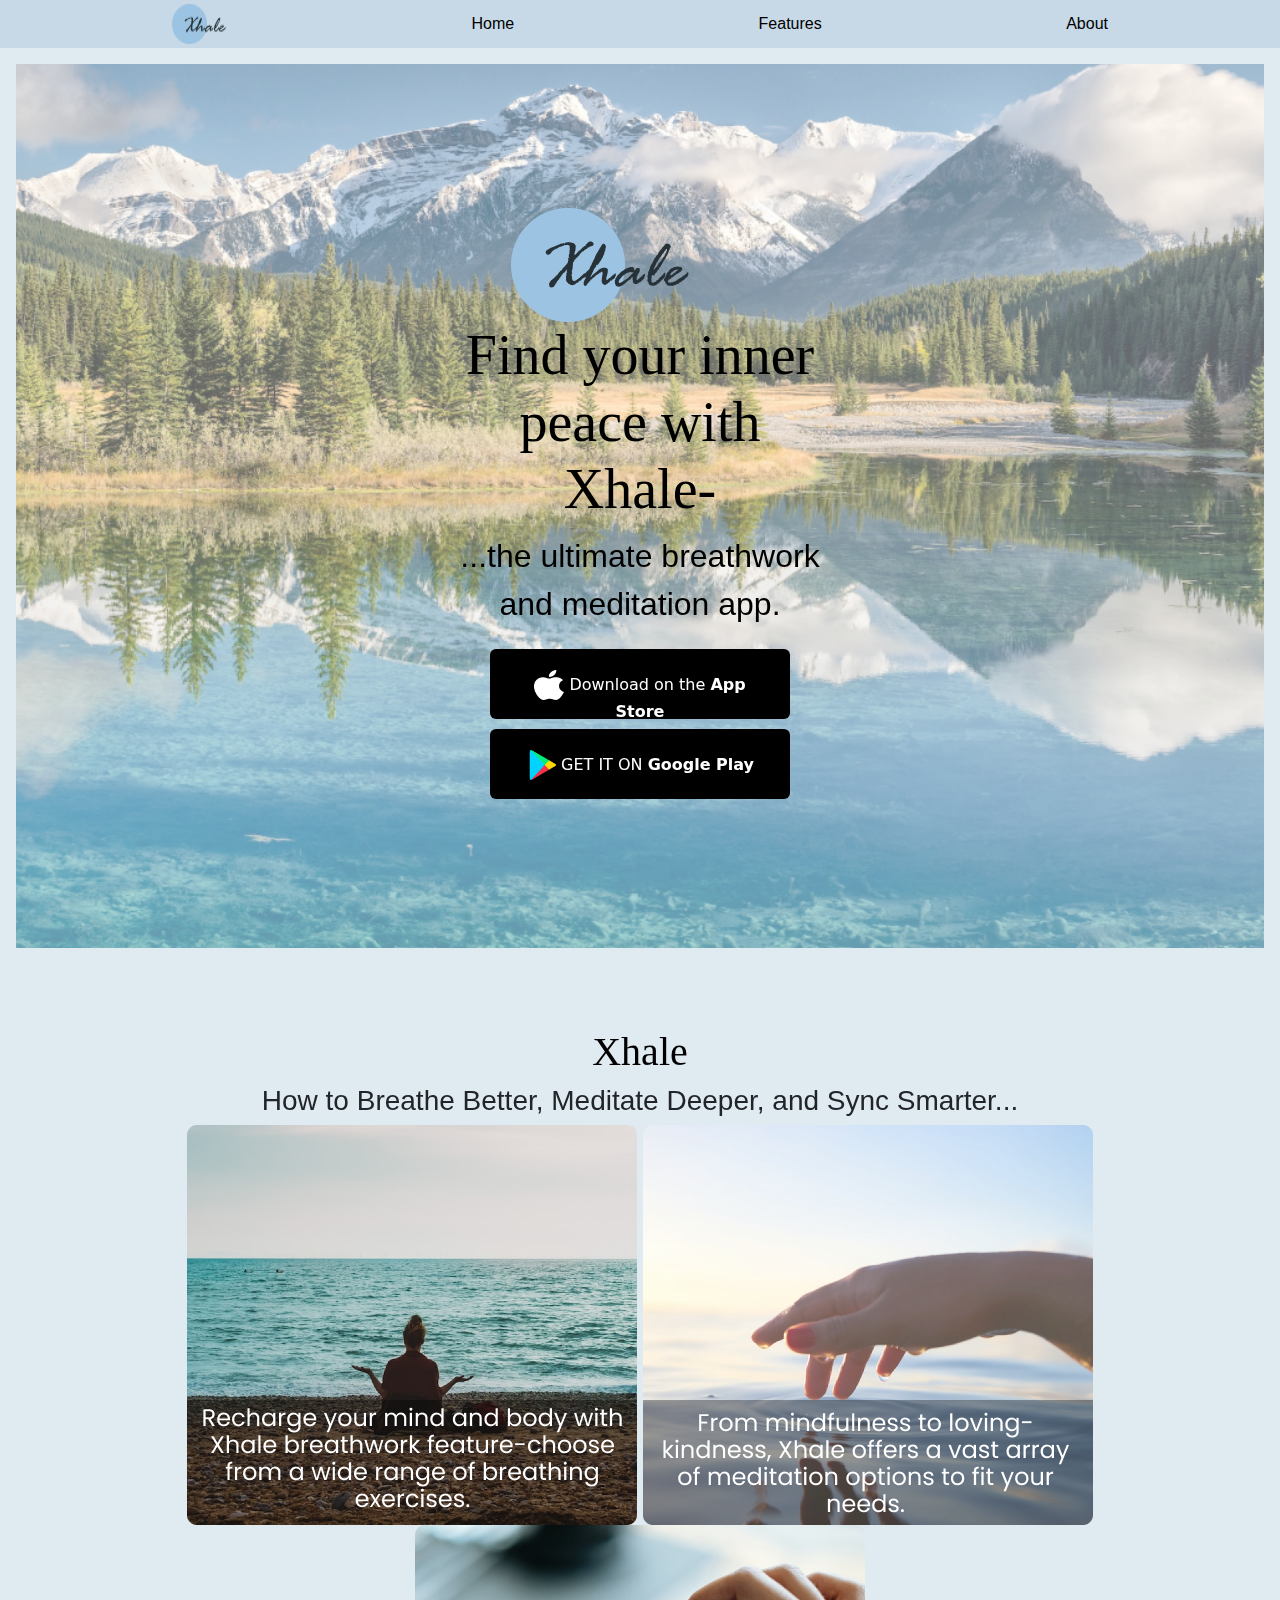
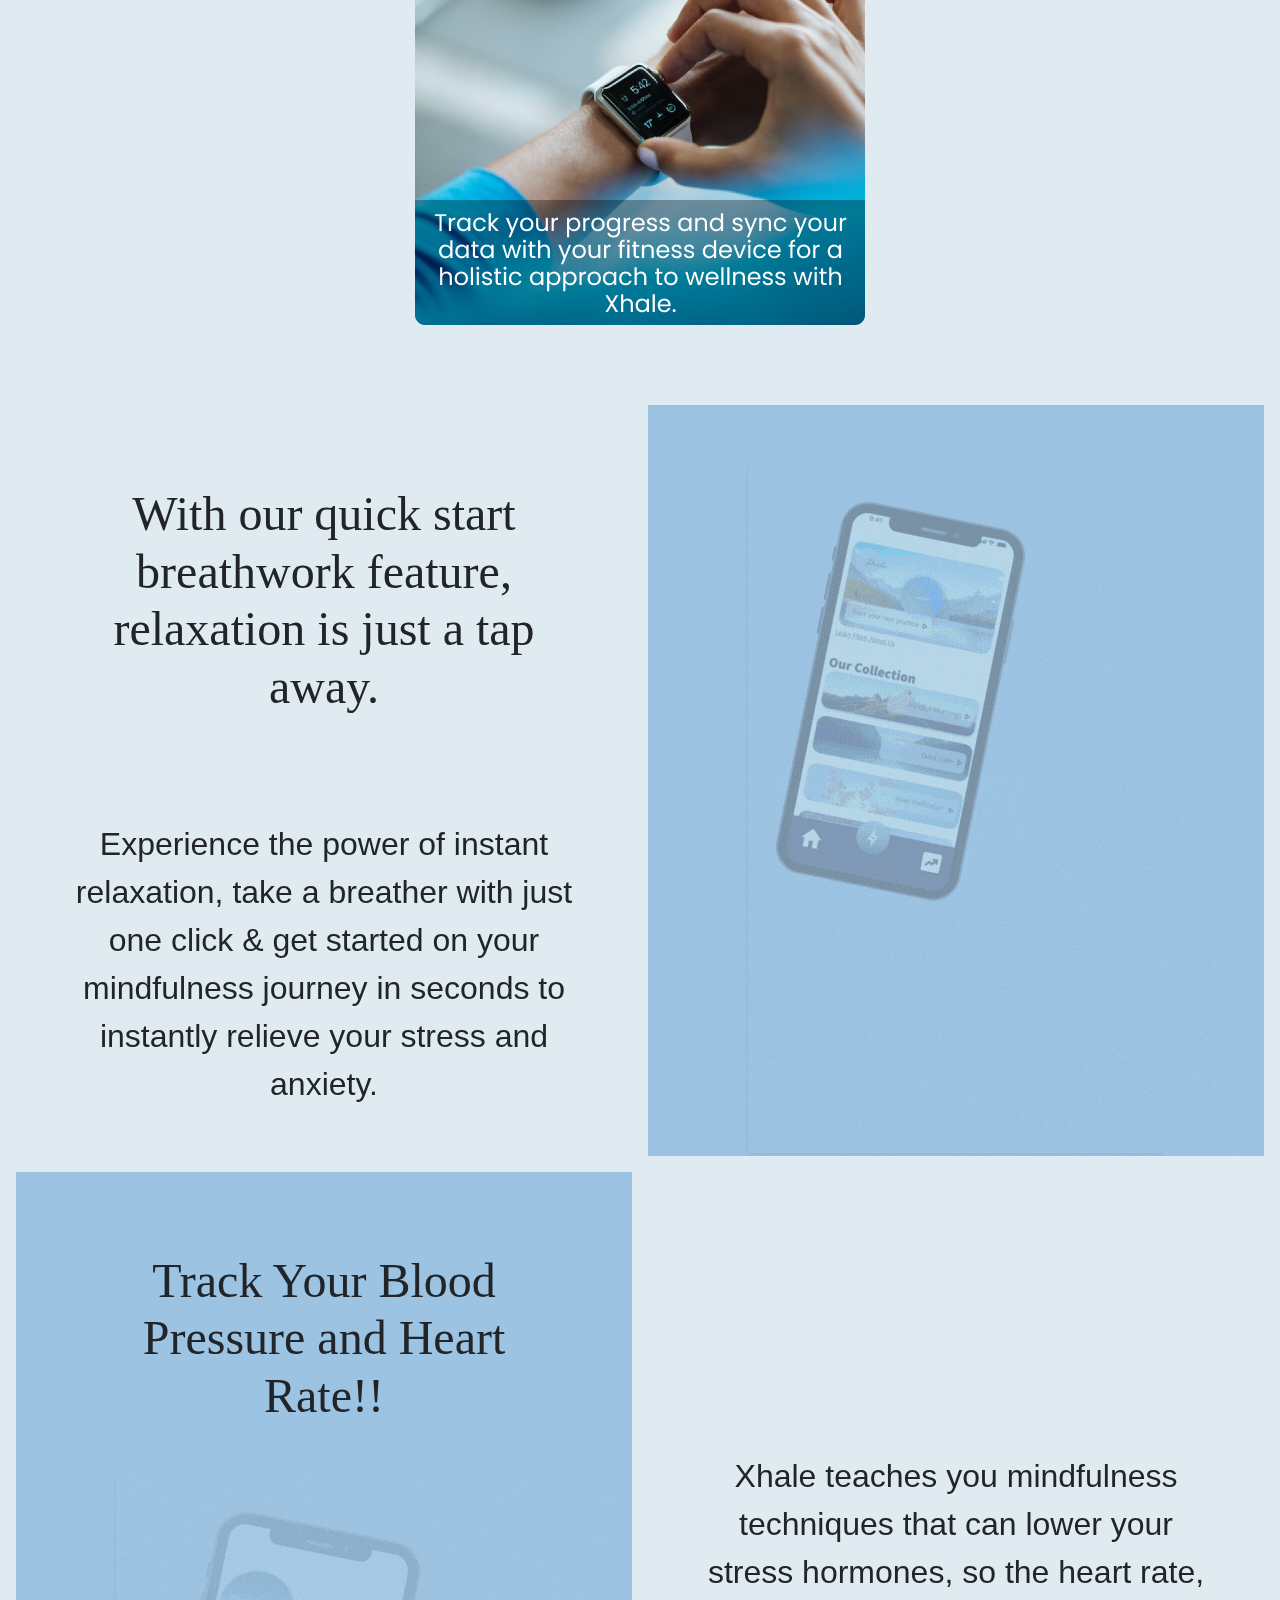
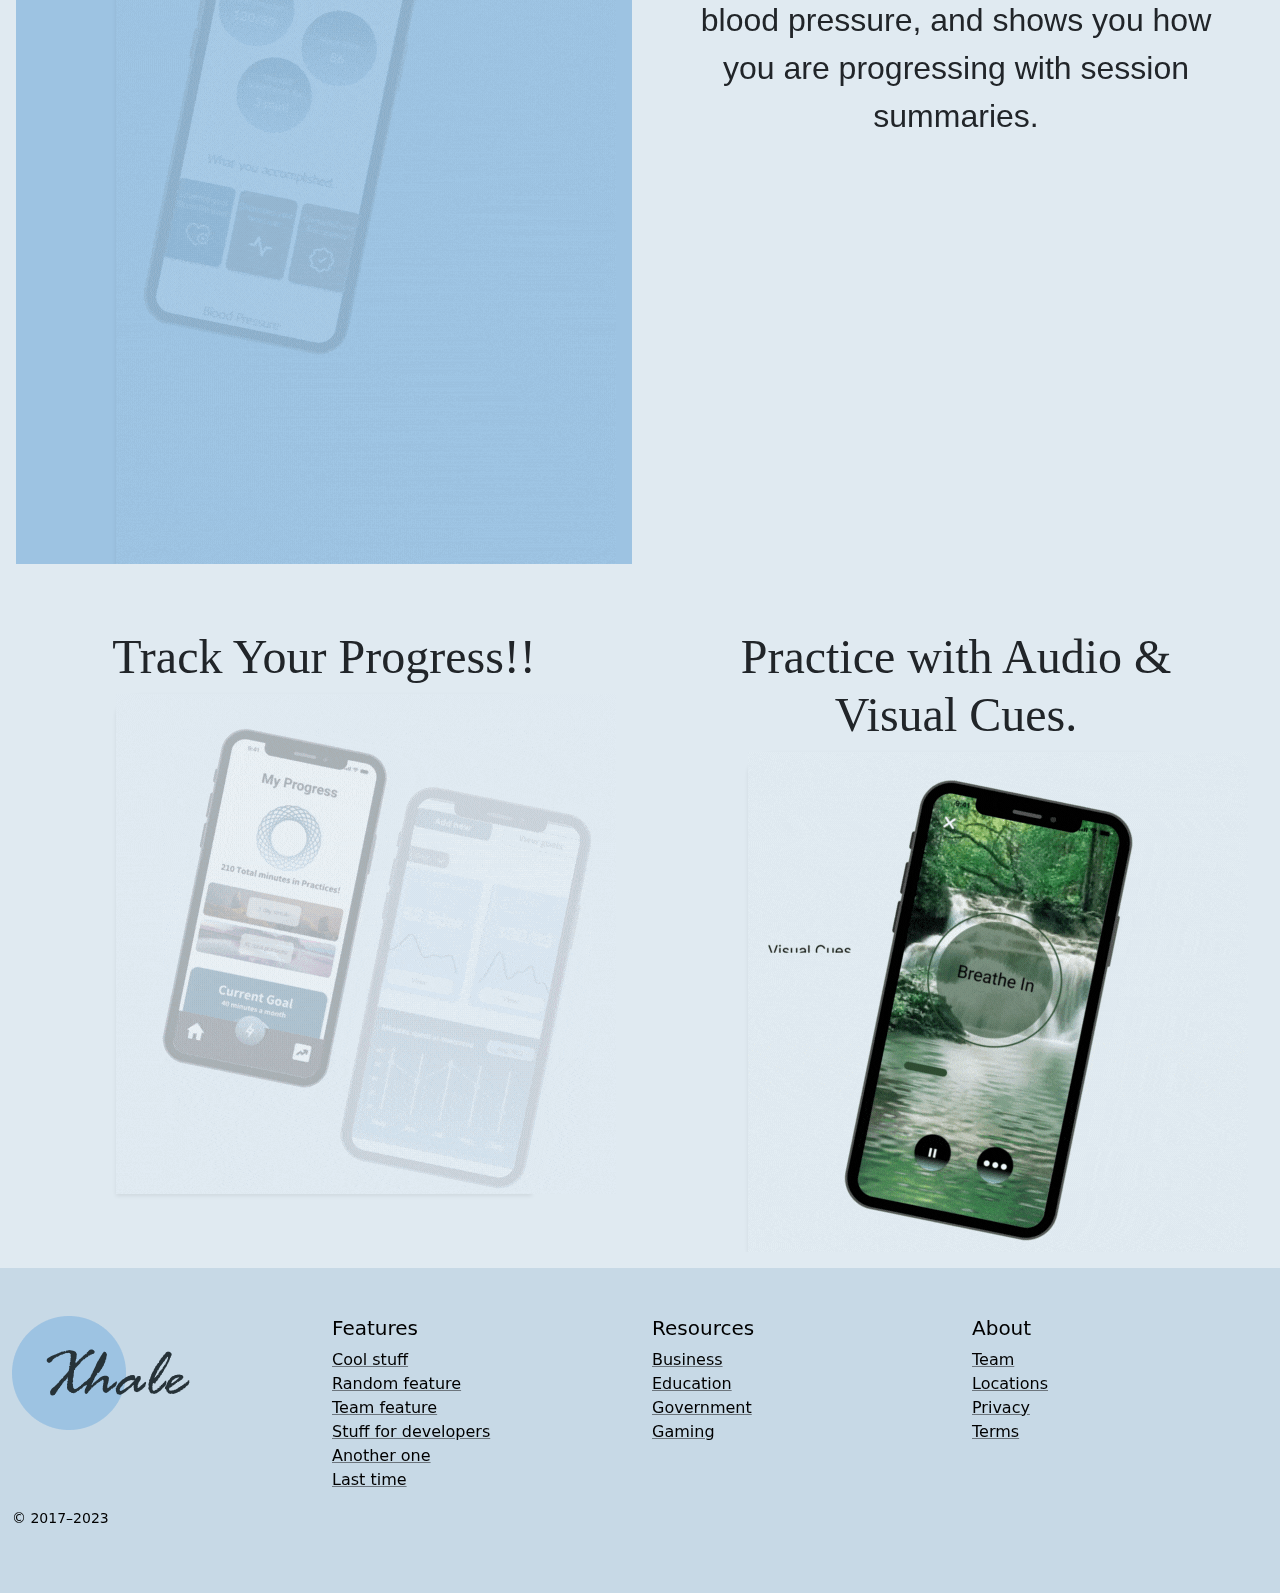
==== commit a4994d3a: "Final" ====
--- a/product/index.html
+++ b/product/index.html
@@ -127,10 +127,12 @@
     </h3>
    
     <img src="images/Breathwork.png">
-    </div>
+    
     <img src="images/Meditation.png">
     <img src="images/Sync.png">
   </section>
+
+  <!-- Quick Start Feature -->
   <div class="d-md-flex flex-md-equal w-100 my-md-3 ps-md-3">
         <div class="text me-md-3 pt-3 px-3 pt-md-5 px-md-5 text-center overflow-hidden ">
           
@@ -148,7 +150,7 @@
       
       
     <div class=" shadow-sm mx-auto" style="width: 80%; height: 700px; border-radius: 21px 21px 0 0;">
-    <img src="images/QStartgif.gif">
+    <img src="images/QBreath.gif">
    
    
     </div>
@@ -156,7 +158,25 @@
   </div>
 
   
-  
+    <!-- Blood Pressure Feature -->
+
+
+
+
+
+
+
+
+
+
+
+
+
+
+
+
+
+
 
 
 
@@ -164,48 +184,56 @@
   <div class="d-md-flex flex-md-equal w-100 my-md-3 ps-md-3">
     <div class="bg-body-tertiary me-md-3 pt-3 px-3 pt-md-5 px-md-5 text-center overflow-hidden">
       <div class="my-3 p-3">
-        <h2 class="display-5">Another headline</h2>
-        <p class="lead">And an even wittier subheading.</p>
-        
-        
-      </div>
-      <div class="bg-body shadow-sm mx-auto" style="width: 80%; height: 300px; border-radius: 21px 21px 0 0;">
-        <div class="product-device shadow-sm d-none d-md-block">
-            
-      </div>
-    </div>
-    </div>
-    <div class="bg-body-tertiary me-md-3 pt-3 px-3 pt-md-5 px-md-5 text-center overflow-hidden">
+        <h2 class="display-5">Track Your Blood Pressure and Heart Rate!!</h2>
+        
+        
+        
+      </div>
+      <div class="bg-body shadow-sm mx-auto" style="width: 80%; height: 700px; border-radius: 21px 21px 0 0;">
+        <img src="images/Bpressure.gif">
+        
+    </div>
+    </div>
+    <div class="bg-body-tertiary box2 me-md-3 pt-3 px-3 pt-md-5 px-md-5 text-center overflow-hidden">
       <div class="my-3 py-3">
-        <h2 class="display-5">Another headline</h2>
-        <p class="lead">And an even wittier subheading.</p>
-      </div>
-      <div class="bg-body shadow-sm mx-auto" style="width: 80%; height: 300px; border-radius: 21px 21px 0 0;"><div class="product-device shadow-sm d-none d-md-block">
+        <h2 class="display-5"></h2>
+        <p class="lead"><br><br><br><br>Xhale teaches you mindfulness techniques that can lower your stress hormones, so the heart rate, blood pressure, and shows you how you are progressing with session summaries.</p>
+      </div>
+      
             
       </div></div>
     </div>
   </div>
 
+
+  <!---Audio Video Cues-->
+
+
+ 
+
+
+
+
+  
+  <!--Audio Video Cues End-->
+
   <div class="d-md-flex flex-md-equal w-100 my-md-3 ps-md-3">
-    <div class="bg-body-tertiary me-md-3 pt-3 px-3 pt-md-5 px-md-5 text-center overflow-hidden">
-      <div class="my-3 p-3">
-        <h2 class="display-5">Another headline</h2>
-        <p class="lead">And an even wittier subheading.</p>
-      </div>
-      <div class="bg-body shadow-sm mx-auto" style="width: 80%; height: 300px; border-radius: 21px 21px 0 0;">
-        <div class="product-device product-device-2 shadow-sm d-none d-md-block"></div>
-      </div>
-    </div>
-    <div class="bg-body-tertiary me-md-3 pt-3 px-3 pt-md-5 px-md-5 text-center overflow-hidden">
-      <div class="my-3 py-3">
-        <h2 class="display-5">Another headline</h2>
-        <p class="lead">And an even wittier subheading.</p>
-      </div>
-      
-      
-      <div class="bg-body shadow-sm mx-auto" style="width: 80%; height: 300px; border-radius: 21px 21px 0 0;">
-      
-        <div class="product-device product-device-2 shadow-sm d-none d-md-block"></div>
+    <div class="bg-body-tertiary box2 me-md-3 pt-3 px-3 pt-md-5 px-md-5 text-center overflow-hidden">
+     
+        <h2 class="display-5">Track Your Progress!!</h2>
+       
+      
+      <div class="bg-body box shadow-sm mx-auto" style="width: 80%; height: 500px; border-radius: 21px 21px 0 0;">
+        <img src="images/Track.gif">
+      </div>
+    </div>
+    <div class="bg-body-tertiary box2 me-md-3 pt-3 px-3 pt-md-5 px-md-5 text-center overflow-hidden">
+      
+      
+      <h2 class="display-5">Practice with Audio & Visual Cues.</h2>
+      <div class="bg-body box shadow-sm mx-auto" style="width: 80%; height: 500px; border-radius: 21px 21px 0 0;">
+        <img src="images/Audio.gif">
+        
       </div>
     </div>
   </div>
--- a/product/product.css
+++ b/product/product.css
@@ -10,6 +10,10 @@
   height: auto;
 }
 
+.display-5{
+font-family: Georgia, 'Times New Roman', Times, serif;
+  
+}
 /*
  * Custom translucent site header
  */
@@ -157,11 +161,10 @@
   background-color: #9DC3E2 !important;
 }
 
-div.bg-body-tertiary.shadow-sm.mx-auto{
-
-  background-image:url("/cover/images/josh-withers-TCBvy1-xHU8-unsplash.jpg")
-  
-}
+div.bg-body.shadow-sm.mx-auto{background-color: #9DC3E2 !important;}
+div.bg-body.box.shadow-sm.mx-auto{background-color: #E0EAF1 !important;}
+div.bg-body-tertiary.box2.me-md-3.pt-3.px-3.pt-md-5.px-md-5.text-center.overflow-hidden{  background-color: #E0EAF1!important;}
+
 
 
 
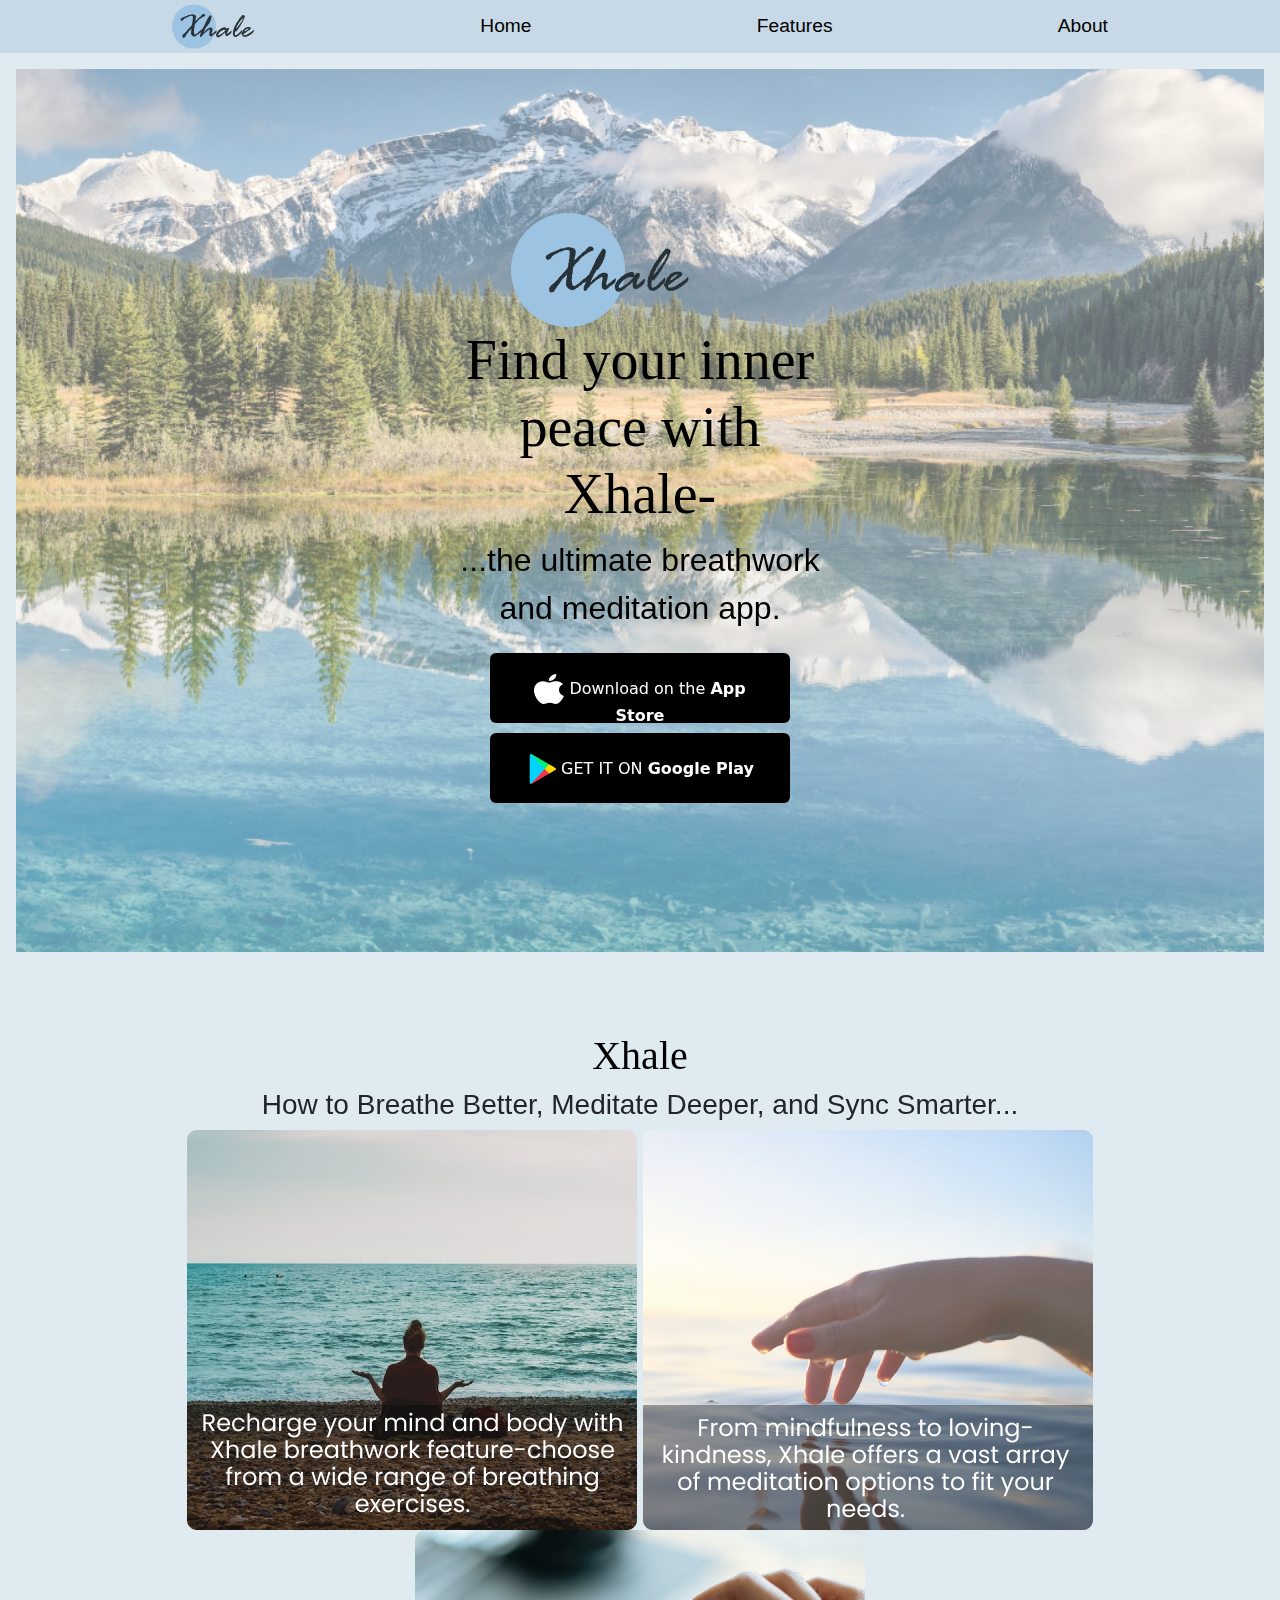
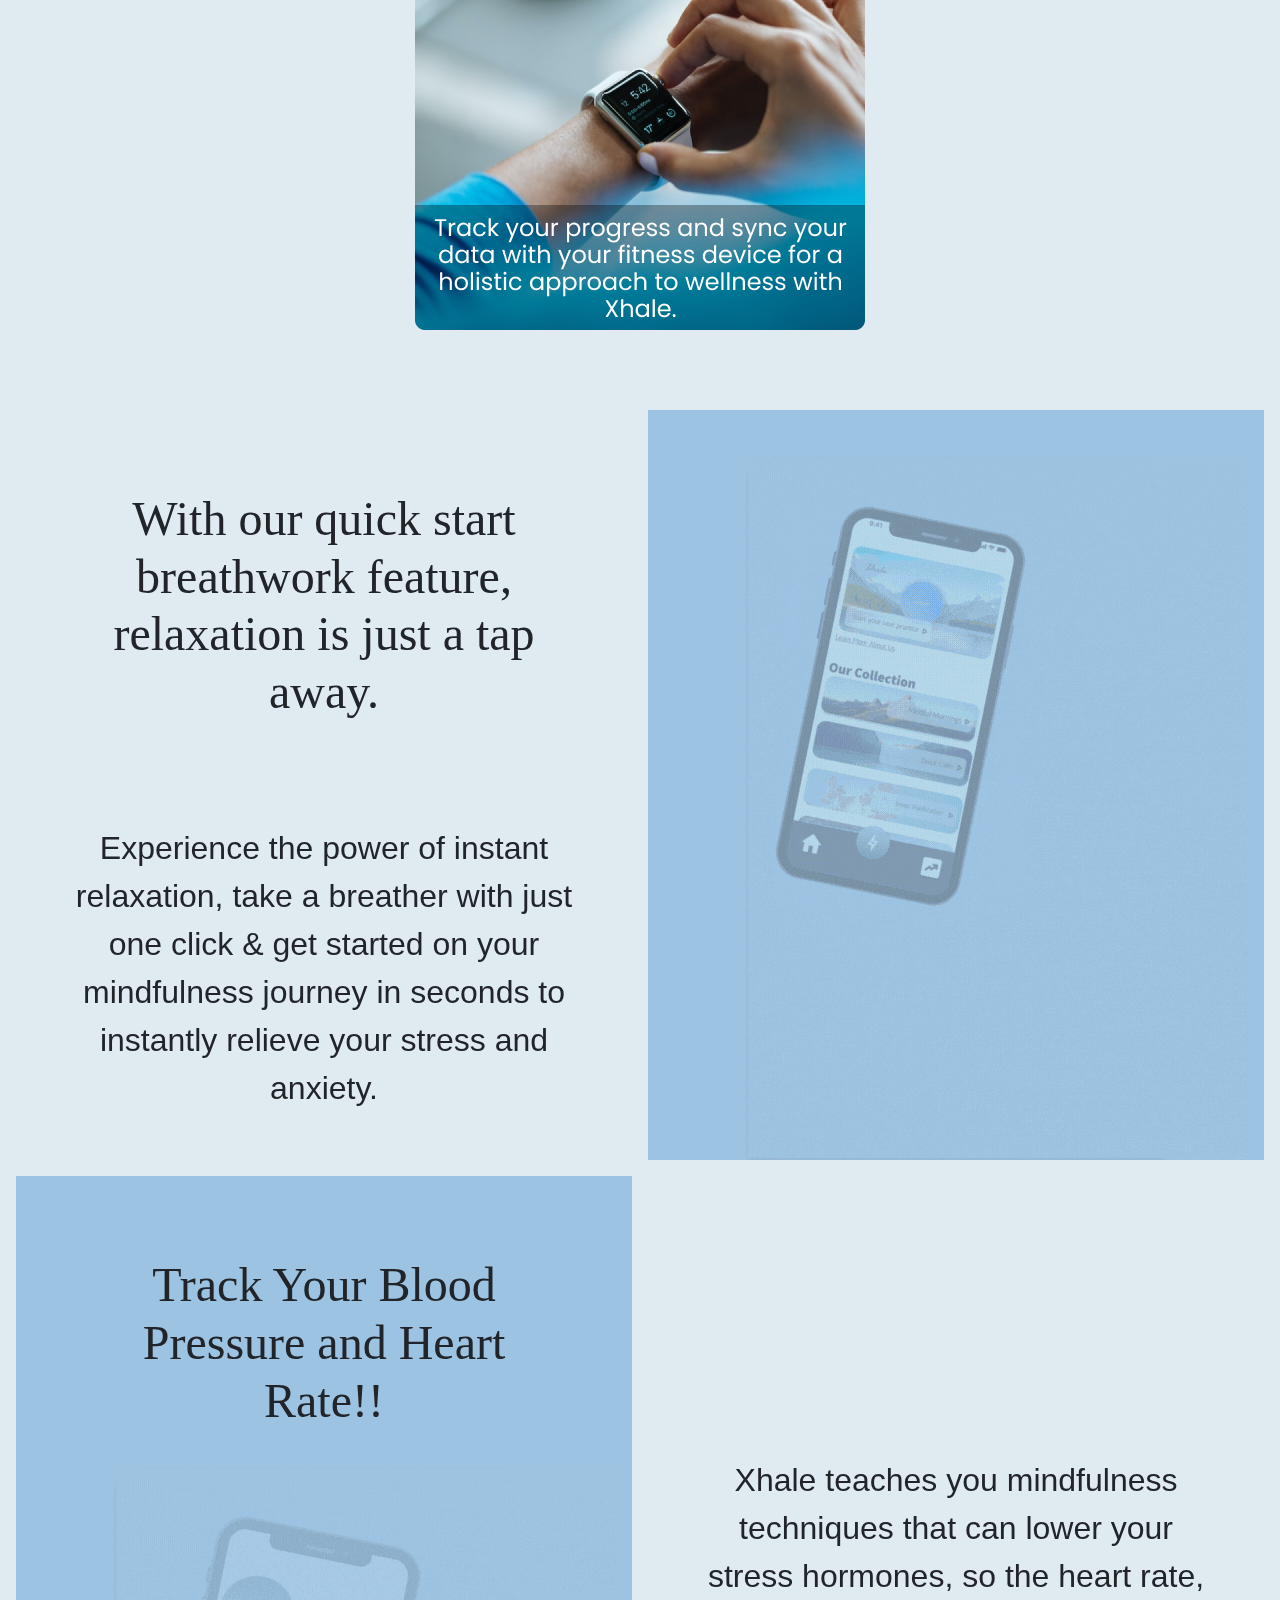
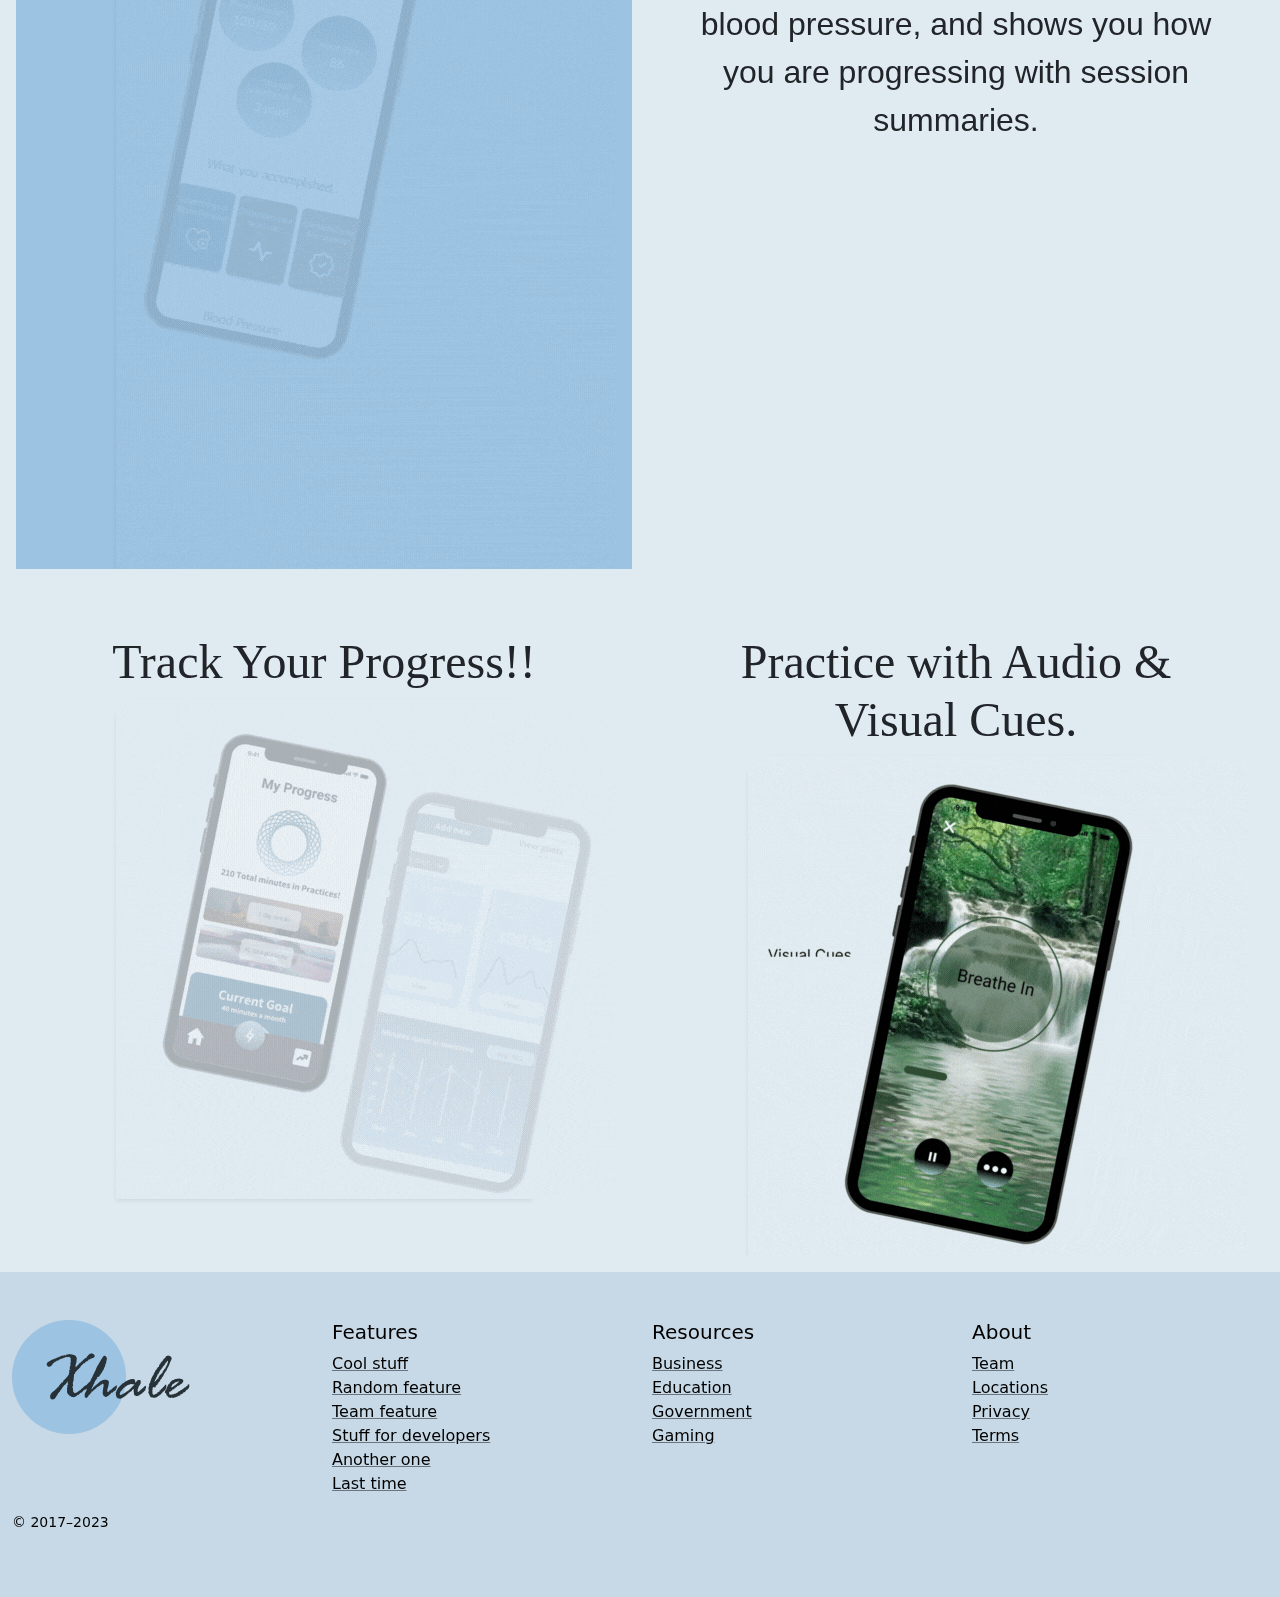
==== commit fae66923: "Added vector logo" ====
--- a/product/index.html
+++ b/product/index.html
@@ -87,7 +87,7 @@
 <header class="site-header sticky-top py-1">
   <nav class="container d-flex flex-column flex-md-row justify-content-between">
     
-    <img class="Logo" src="images/logo-sm3.png">
+    <img class="Logo" src="images/Logo svg.svg">
     <a class="py-2 d-none d-md-inline-block" href="#">Home</a>
     <a class="py-2 d-none d-md-inline-block" href="#">Features</a>
     <a class="py-2 d-none d-md-inline-block" href="#">About</a>
@@ -95,7 +95,7 @@
 </header>
 
 <main>
-  <div class="position-relative overflow-hidden p-3 p-md-5 m-md-3 text-center bg-body-tertiary">
+  <div class="position-relative overflow-hidden p-3 p-md-5 m-md-3 text-center bg-body-tertiary section-container">
     <div class="col-md-5 p-lg-5 mx-auto my-5">
       <img src="images/Logo-lg.png">
       <h1 class="display-4 fw-normal">Find your inner peace with Xhale-</h1>
@@ -120,7 +120,7 @@
     <div class="product-device product-device-2 shadow-sm d-none d-md-block"></div> -->
     
   </div>
-  <section class="horizontal-section">
+  <section class="horizontal-section section-container">
     <h1>Xhale
     </h1>
     <h3>How to Breathe Better, Meditate Deeper, and Sync Smarter...
@@ -133,7 +133,7 @@
   </section>
 
   <!-- Quick Start Feature -->
-  <div class="d-md-flex flex-md-equal w-100 my-md-3 ps-md-3">
+  <div class="d-md-flex justify-content-center flex-md-equal w-100 my-md-3 ps-md-3">
         <div class="text me-md-3 pt-3 px-3 pt-md-5 px-md-5 text-center overflow-hidden ">
           
       <div class="my-3 py-3">
@@ -181,7 +181,7 @@
 
 
 
-  <div class="d-md-flex flex-md-equal w-100 my-md-3 ps-md-3">
+  <div class="d-md-flex justify-content-center flex-md-equal w-100 my-md-3 ps-md-3">
     <div class="bg-body-tertiary me-md-3 pt-3 px-3 pt-md-5 px-md-5 text-center overflow-hidden">
       <div class="my-3 p-3">
         <h2 class="display-5">Track Your Blood Pressure and Heart Rate!!</h2>
@@ -217,7 +217,7 @@
   
   <!--Audio Video Cues End-->
 
-  <div class="d-md-flex flex-md-equal w-100 my-md-3 ps-md-3">
+  <div class="d-md-flex justify-content-center flex-md-equal w-100 my-md-3 ps-md-3">
     <div class="bg-body-tertiary box2 me-md-3 pt-3 px-3 pt-md-5 px-md-5 text-center overflow-hidden">
      
         <h2 class="display-5">Track Your Progress!!</h2>
--- a/product/product.css
+++ b/product/product.css
@@ -23,6 +23,7 @@
   font-family:'Gill Sans', 'Gill Sans MT', Calibri, 'Trebuchet MS', sans-serif;
   -webkit-backdrop-filter: saturate(180%) blur(20px);
   backdrop-filter: saturate(180%) blur(20px);
+  font-size: larger;
  
 }
 .site-header a {
@@ -222,3 +223,18 @@
 /*<h2 class="display-5">Track your Heartrate and Bloodpressure.</h2>
         <p class="lead">Xhale teaches you mindfulness techniques that can lower your stress hormones, heart rate, and blood pressure, and shows you how you are progressing with session summaries.</p>*/
 
+        @media (max-width: 767.98px) {
+          .section-container {
+            display: flex;
+            flex-direction: column;
+            justify-content: center;
+            align-items: center;
+          }
+      
+          .horizontal-section {
+            display: flex;
+            flex-direction: column;
+            justify-content: center;
+            align-items: center;
+          }
+        }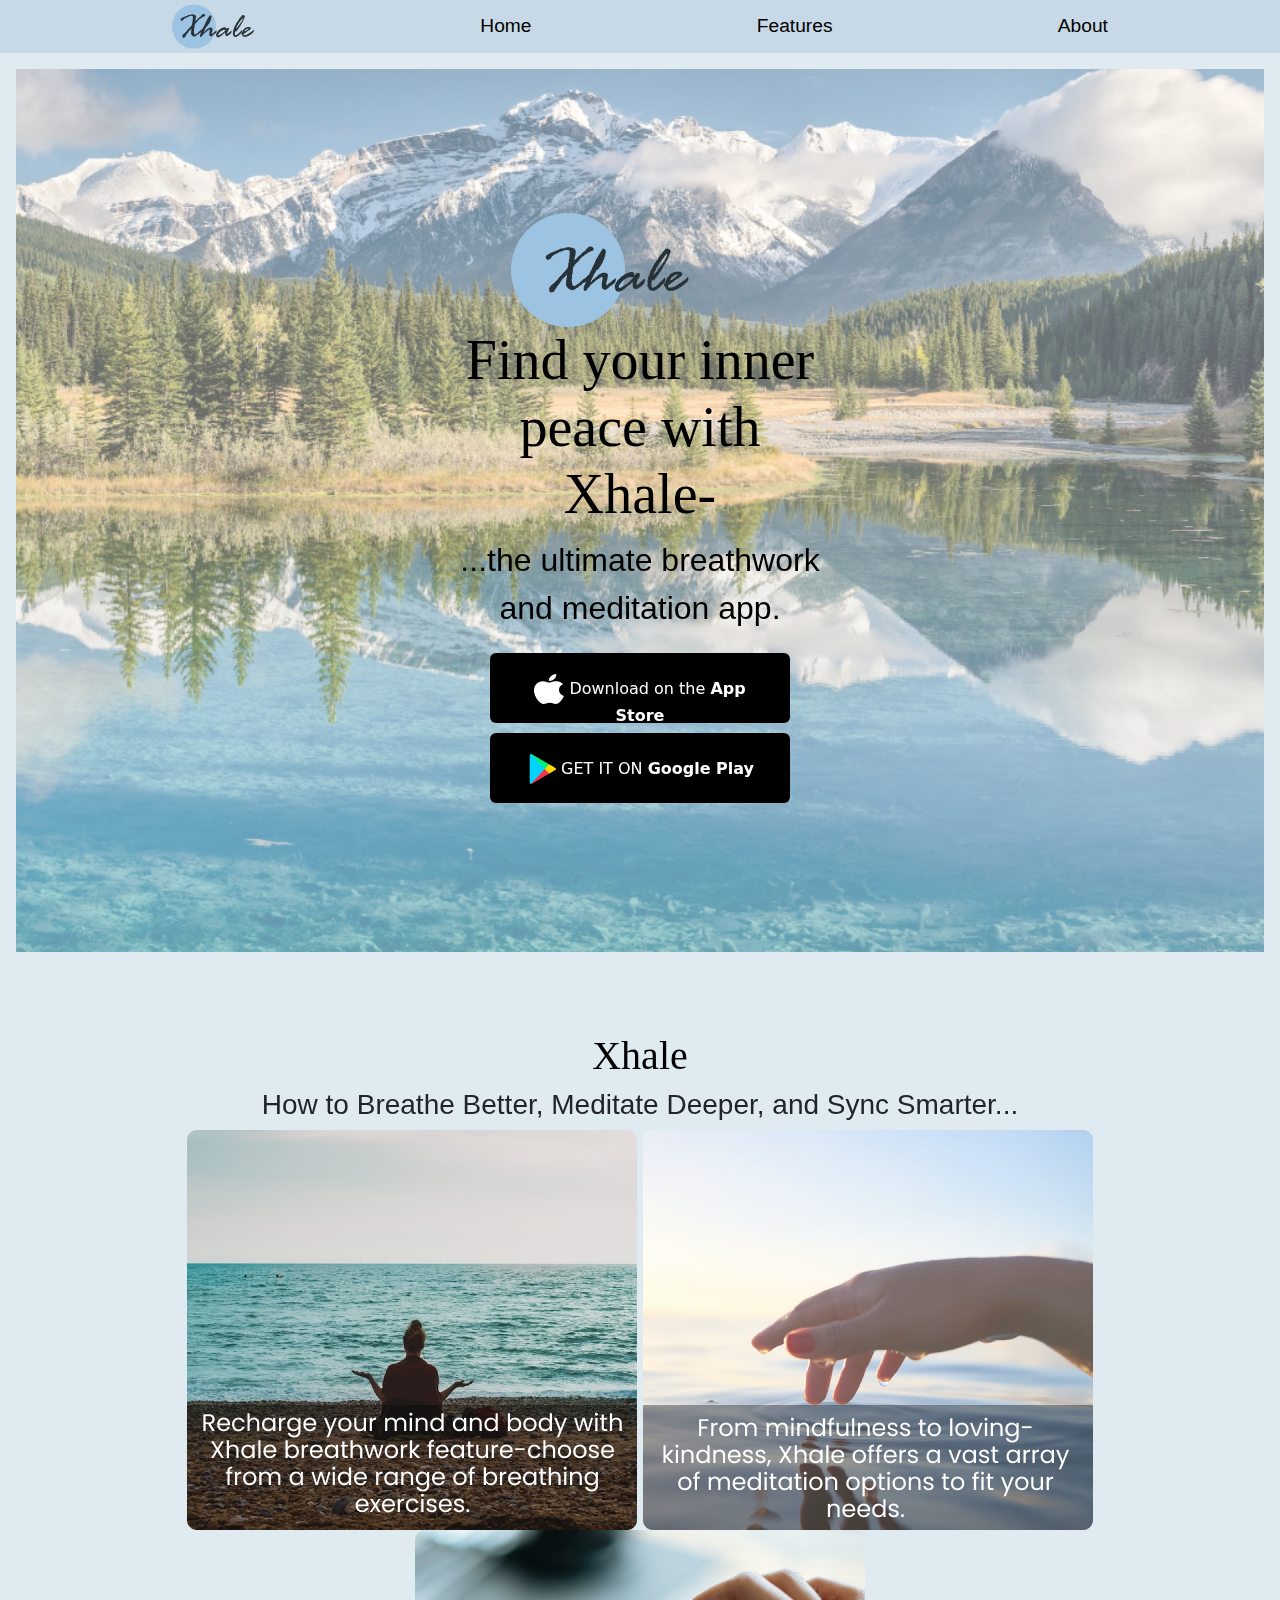
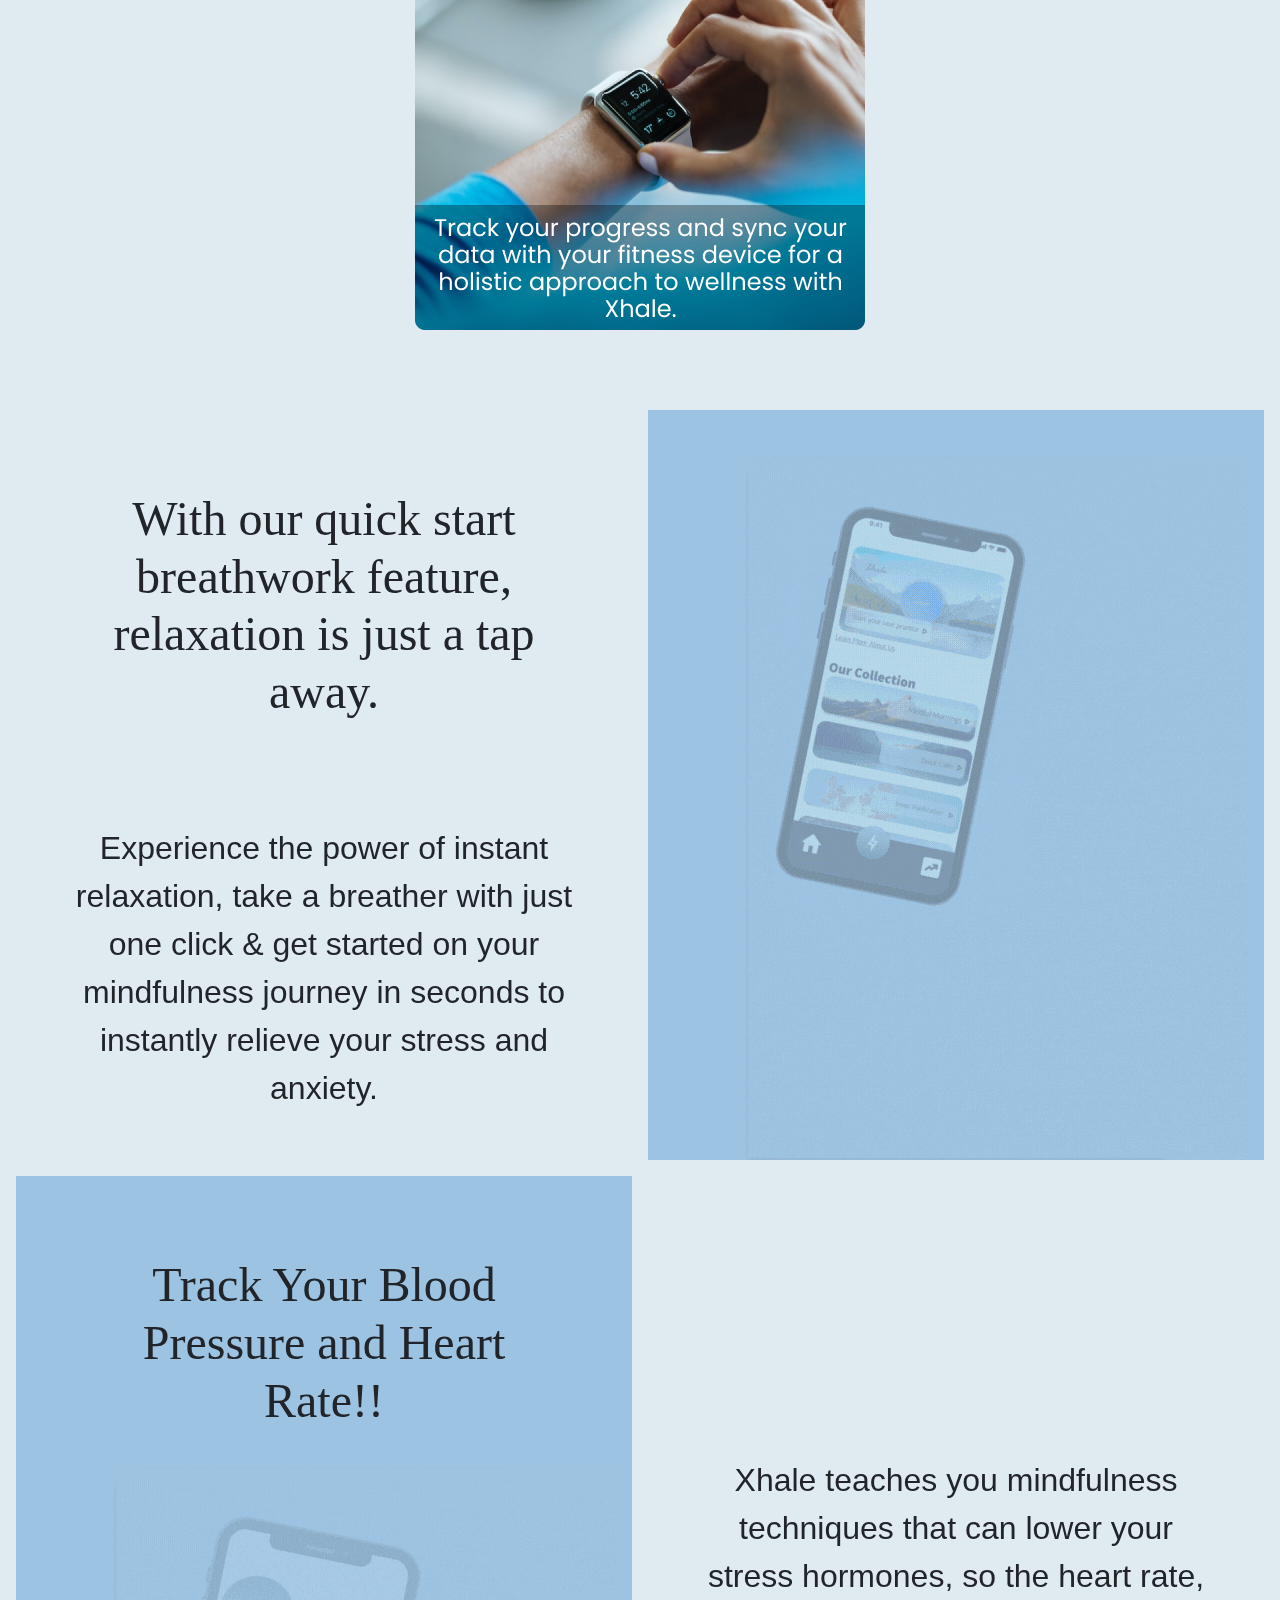
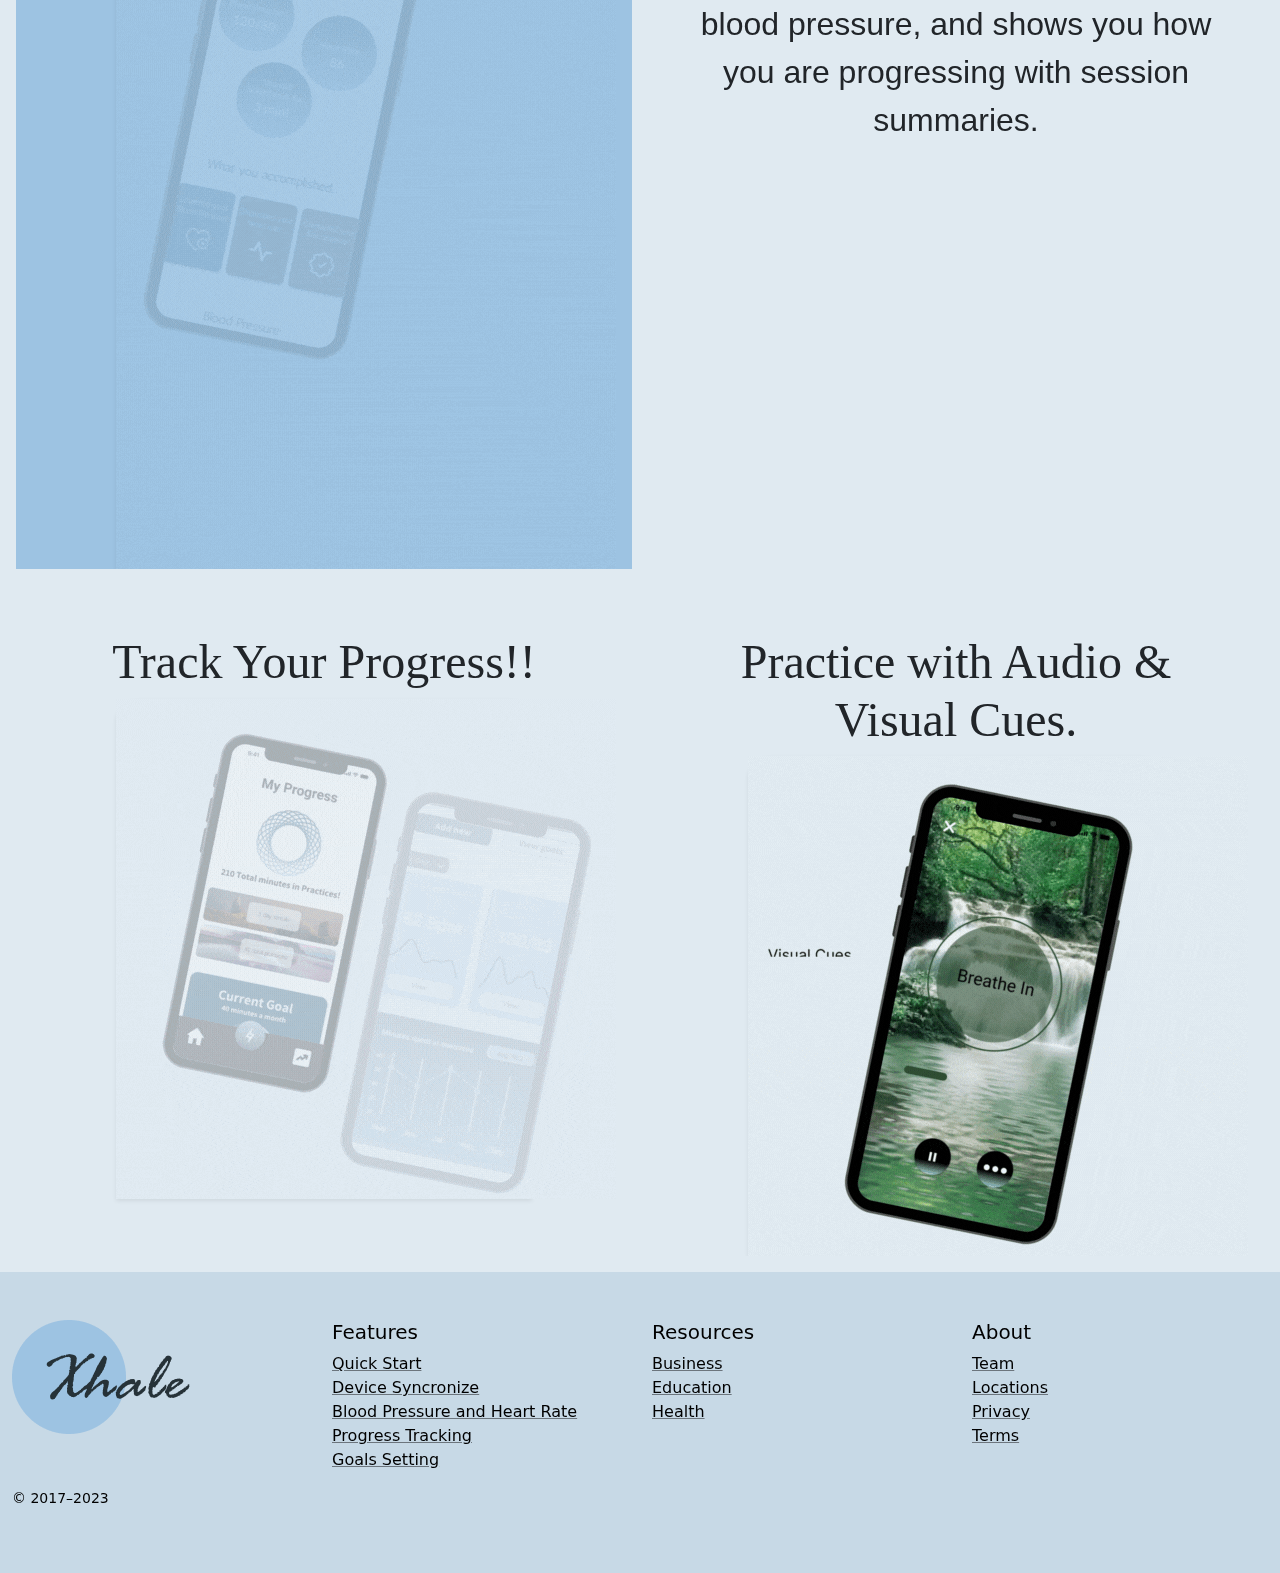
==== commit eba2d6f5: "Footer updates" ====
--- a/product/index.html
+++ b/product/index.html
@@ -248,12 +248,13 @@
     <div class="col-6 col-md">
       <h5>Features</h5>
       <ul class="list-unstyled text-small">
-        <li><a class="link-secondary" href="#">Cool stuff</a></li>
-        <li><a class="link-secondary" href="#">Random feature</a></li>
-        <li><a class="link-secondary" href="#">Team feature</a></li>
-        <li><a class="link-secondary" href="#">Stuff for developers</a></li>
-        <li><a class="link-secondary" href="#">Another one</a></li>
-        <li><a class="link-secondary" href="#">Last time</a></li>
+        <li><a class="link-secondary" href="#">Quick Start</a></li>
+        <li><a class="link-secondary" href="#">Device Syncronize</a></li>
+        <li><a class="link-secondary" href="#">Blood Pressure and Heart Rate</a></li>
+        <li><a class="link-secondary" href="#">Progress Tracking</a></li>
+        <li><a class="link-secondary" href="#">Goals Setting</a></li>
+        
+        
       </ul>
     </div>
    
@@ -262,8 +263,8 @@
       <ul class="list-unstyled text-small">
         <li><a class="link-secondary" href="#">Business</a></li>
         <li><a class="link-secondary" href="#">Education</a></li>
-        <li><a class="link-secondary" href="#">Government</a></li>
-        <li><a class="link-secondary" href="#">Gaming</a></li>
+        <li><a class="link-secondary" href="#">Health</a></li>
+        
       </ul>
     </div>
     <div class="col-6 col-md">
